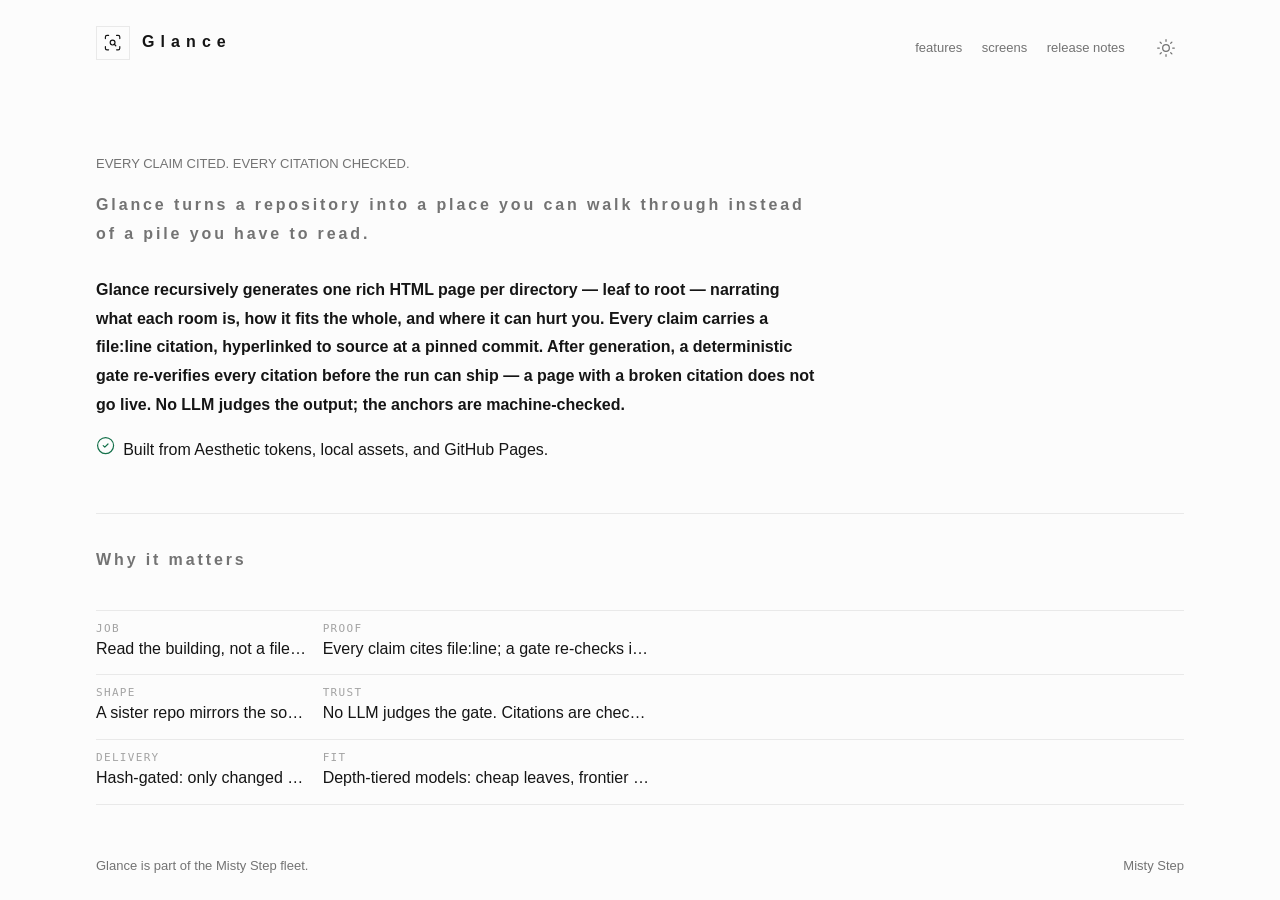
==== site/index.html @ 1a6953aa "feat(site): add public marketing site from the aesthetic site-kit Adds a Misty Step branded public s" ====
<!doctype html>
<html lang="en" data-ae-theme="moss">
  <head>
    <meta charset="utf-8" />
    <meta name="viewport" content="width=device-width, initial-scale=1" />
    <title>Glance - Misty Step product site</title>
    <meta
      name="description"
      content="Glance turns a repository into a place you can walk through instead of a pile you have to read — every claim on every page cited to source and machine-verified before it ships."
    />
    <script>
      try {
        var m = localStorage.getItem('ae-mode');
        if (m === 'dark' || m === 'light') {
          document.documentElement.classList.add(m);
          document.documentElement.style.colorScheme = m;
        }
      } catch (e) {}
    </script>
    <link rel="stylesheet" href="aesthetic.css" />
    <link rel="stylesheet" href="marketing.css" />
  </head>
  <body>
    <svg aria-hidden="true" width="0" height="0" style="position: absolute">
      <symbol id="i-scan-search" viewBox="0 0 24 24">
        <path d="M3 7V5a2 2 0 0 1 2-2h2" />
        <path d="M17 3h2a2 2 0 0 1 2 2v2" />
        <path d="M21 17v2a2 2 0 0 1-2 2h-2" />
        <path d="M7 21H5a2 2 0 0 1-2-2v-2" />
        <circle cx="12" cy="12" r="3" />
        <path d="m16 16-1.9-1.9" />
      </symbol>
      <symbol id="i-sun" viewBox="0 0 24 24">
        <circle cx="12" cy="12" r="4" />
        <path d="M12 2v2" />
        <path d="M12 20v2" />
        <path d="m4.93 4.93 1.41 1.41" />
        <path d="m17.66 17.66 1.41 1.41" />
        <path d="M2 12h2" />
        <path d="M20 12h2" />
        <path d="m6.34 17.66-1.41 1.41" />
        <path d="m19.07 4.93-1.41 1.41" />
      </symbol>
      <symbol id="i-moon" viewBox="0 0 24 24">
        <path d="M12 3a6 6 0 0 0 9 9 9 9 0 1 1-9-9Z" />
      </symbol>
      <symbol id="i-circle-check" viewBox="0 0 24 24">
        <circle cx="12" cy="12" r="10" />
        <path d="m9 12 2 2 4-4" />
      </symbol>
      <symbol id="i-x" viewBox="0 0 24 24">
        <path d="M18 6 6 18" />
        <path d="m6 6 12 12" />
      </symbol>
    </svg>

    <div class="ae-screen ae-wide">
      <header class="ae-bar msk-bar">
        <a class="ae-logo" href="./" aria-label="Glance home">
          <span class="ae-app-mark" aria-hidden="true">
            <svg class="ae-icon" data-lucide="scan-search">
              <use href="#i-scan-search" />
            </svg>
          </span>
          <span class="ae-name">Glance</span>
        </a>
        <span class="msk-actions">
          <nav class="ae-chrome msk-nav" aria-label="Site">
            <a href="#features">features</a>
            <a href="#screens">screens</a>
            <a href="changelog.html">release notes</a>
          </nav>
          <button class="ae-mode" aria-label="toggle color mode">
            <svg class="ae-icon ae-sun"><use href="#i-sun" /></svg>
            <svg class="ae-icon ae-moon"><use href="#i-moon" /></svg>
          </button>
        </span>
      </header>

      <main class="ae-stage ae-stage-scroll" id="content">
        <div class="msk-page">
          <section class="msk-hero" aria-labelledby="hero-title">
            <p class="ae-chrome">EVERY CLAIM CITED. EVERY CITATION CHECKED.</p>
            <h1 class="ae-h" id="hero-title">
              Glance turns a repository into a place you can walk through
              instead of a pile you have to read.
            </h1>
            <p class="msk-pitch">
              Glance recursively generates one rich HTML page per directory —
              leaf to root — narrating what each room is, how it fits the
              whole, and where it can hurt you. Every claim carries a
              file:line citation, hyperlinked to source at a pinned commit.
              After generation, a deterministic gate re-verifies every
              citation before the run can ship — a page with a broken
              citation does not go live. No LLM judges the output; the
              anchors are machine-checked.
            </p>
            <p class="ae-status">
              <svg class="ae-icon ae-ok" data-lucide="circle-check">
                <use href="#i-circle-check" />
              </svg>
              <span class="ae-status-label"
                >Built from Aesthetic tokens, local assets, and GitHub
                Pages.</span
              >
            </p>
          </section>

          <section
            class="msk-section"
            id="features"
            aria-labelledby="features-title"
          >
            <h2 class="ae-h" id="features-title">Why it matters</h2>
            <div class="ae-list-rows">
              <div class="ae-list-row">
                <span class="ae-list-cell">
                  <span class="ae-list-label">job</span>
                  <span class="ae-list-value"
                    >Read the building, not a file listing — one page per
                    directory, leaf to root.</span
                  >
                </span>
                <span class="ae-list-cell">
                  <span class="ae-list-label">proof</span>
                  <span class="ae-list-value"
                    >Every claim cites file:line; a gate re-checks it before
                    the page ships.</span
                  >
                </span>
              </div>
              <div class="ae-list-row">
                <span class="ae-list-cell">
                  <span class="ae-list-label">shape</span>
                  <span class="ae-list-value"
                    >A sister repo mirrors the source tree in generated
                    HTML — nothing lands in the source repo.</span
                  >
                </span>
                <span class="ae-list-cell">
                  <span class="ae-list-label">trust</span>
                  <span class="ae-list-value"
                    >No LLM judges the gate. Citations are checked by code
                    against the pinned SHA.</span
                  >
                </span>
              </div>
              <div class="ae-list-row">
                <span class="ae-list-cell">
                  <span class="ae-list-label">delivery</span>
                  <span class="ae-list-value"
                    >Hash-gated: only changed directories regenerate. Cost
                    scales with the diff.</span
                  >
                </span>
                <span class="ae-list-cell">
                  <span class="ae-list-label">fit</span>
                  <span class="ae-list-value"
                    >Depth-tiered models: cheap leaves, frontier root — a
                    run reports its spend.</span
                  >
                </span>
              </div>
            </div>
          </section>

          <section
            class="msk-section"
            id="screens"
            aria-labelledby="screens-title"
          >
            <div class="msk-section-head">
              <h2 class="ae-h" id="screens-title">Glance, on Glance</h2>
              <p class="ae-dim">
                There is no separate product UI — the generated site is the
                product. Every frame below is real leaf-tier output from a
                self-run of the current codebase, and the gate that checked
                it. Click a frame to inspect it.
              </p>
            </div>
            <div class="msk-gallery" aria-label="Product screenshots">
              <button
                class="msk-shot"
                type="button"
                data-full="assets/screenshots/01-cited-page.png"
                data-title="Glance explaining its own citation checker"
              >
                <img
                  src="assets/screenshots/01-cited-page.png"
                  alt="Real generated page narrating the glance-check crate, with hyperlinked file:line citations instead of a plain summary"
                />
                <span class="ae-chrome">A generated page, cited</span>
              </button>
              <button
                class="msk-shot"
                type="button"
                data-full="assets/screenshots/02-check-gate.png"
                data-title="The honesty gate"
              >
                <img
                  src="assets/screenshots/02-check-gate.png"
                  alt="Real terminal output of glance check verifying 8 citations against the pinned source SHA"
                />
                <span class="ae-chrome">glance check</span>
              </button>
              <button
                class="msk-shot"
                type="button"
                data-full="assets/screenshots/03-cited-page-detail.png"
                data-title="Seams, sharp edges, and a real file table"
              >
                <img
                  src="assets/screenshots/03-cited-page-detail.png"
                  alt="The same generated page scrolled to its seams-and-sharp-edges callouts and file table with real function signatures"
                />
                <span class="ae-chrome">Not a file listing</span>
              </button>
            </div>
          </section>

          <section
            class="msk-section msk-release-slot"
            aria-labelledby="release-title"
          >
            <h2 class="ae-h" id="release-title">Where this stands</h2>
            <p>
              Read <a href="changelog.html">release notes</a> for what's real
              so far. Glance has no tagged release yet — the page points at
              real commits, including the fixes behind the screenshots above.
            </p>
          </section>
        </div>
      </main>

      <footer class="ae-bar msk-footer">
        <p class="ae-chrome">Glance is part of the Misty Step fleet.</p>
        <nav class="ae-foot-links ae-chrome" aria-label="Footer">
          <a data-footer-link="misty-step" href="https://mistystep.io"
            >Misty Step</a
          >
        </nav>
      </footer>
    </div>

    <dialog class="ae-dialog msk-zoom" aria-labelledby="zoom-title">
      <div class="msk-zoom-head">
        <h2 class="ae-dialog-title" id="zoom-title">Screenshot</h2>
        <button
          class="ae-button"
          type="button"
          data-zoom-close
          aria-label="Close screenshot"
        >
          <svg class="ae-icon" aria-hidden="true"><use href="#i-x" /></svg>
        </button>
      </div>
      <img class="msk-zoom-img" alt="" />
    </dialog>

    <script src="mode.js"></script>
    <script src="theme.js"></script>
    <script src="marketing.js"></script>
  </body>
</html>
---- site/aesthetic.css ----
/* ═══════════════════════════════════════════════════════════════════
   aesthetic v2.18.0
   The Misty Step design system. https://github.com/misty-step/aesthetic

   The law:
   · One size. Exactly one font size on every surface; the headline is
     heavier and blacker, never larger.
   · Three inks by three weights (400 / 550 / 800): nine registers.
   · The accent is yours. Define your scheme and use it with judgment;
     identity comes from ink, hairlines, type, and motion — never from
     a color-counting rule. Color earns its place; it is not ambient.
   · Status rides the glyph: danger, success, and warning color the
     Lucide icon, never the sentence, never a filled pill.
   · Every view fits the viewport. 100dvh screens, no page scrolling;
     when content exceeds one screen, a quiet nav swaps views.
   · Motion is feedback, never decoration: small, brief, eased, and
     gone when the user prefers reduced motion. State resolutions are
     gentler (--ae-gentle) and resolve once — success persists, it is
     never rewound. Nothing changes size while it animates.
   · Buttons are not links: contained ink shapes. Links navigate,
     buttons act.
   · Light and dark, defaulting to the system, with a user toggle.

   Steering: every token is a CSS custom property; downstream projects
   pin a named theme or steer the scheme — --ae-accent /
   --ae-accent-dark, and the status triplet when their domain needs
   different hues. Everything else is the shared identity.
   ═══════════════════════════════════════════════════════════════════ */

/* ── tokens ───────────────────────────────────────────────────────── */

:root {
  --ae-surface: #fcfcfc;
  --ae-wash: #f3f3f3;
  --ae-ink: #151515;
  --ae-ink-muted: #737373;
  --ae-ink-faint: #a3a3a3;
  --ae-line: #e9e9e9;
  --ae-accent: #2643d0;

  /* status inks: hue rides the glyph, words stay ink */
  --ae-ok: #15714b;
  --ae-warn: #8a5f32;
  --ae-err: #a84138;

  /* categorical inks: identity, not judgment — N agents, N series, N
     actors need N distinguishable hues with no severity meaning. Ride
     the word on .ae-chip (see below); this is the one place a hue is
     allowed to color text, because there is no glyph to carry it and
     nothing is being judged. */
  --ae-cat-0: #8c2f1f;
  --ae-cat-1: #2c6e62;
  --ae-cat-2: #a67c1e;
  --ae-cat-3: #6b4c86;
  --ae-cat-4: #46586b;
  --ae-cat-5: #5b7444;
  --ae-cat-6: #3d5a80;
  --ae-cat-7: #a1452e;

  /* dark counterparts, resolved by the mode blocks below */
  --ae-surface-dark: #121212;
  --ae-wash-dark: #1b1b1b;
  --ae-ink-dark: #ededed;
  --ae-ink-muted-dark: #8f8f8f;
  --ae-ink-faint-dark: #5c5c5c;
  --ae-line-dark: #262626;
  --ae-accent-dark: #8c9eff;
  --ae-ok-dark: #6fd2a8;
  --ae-warn-dark: #c49d72;
  --ae-err-dark: #e58379;
  --ae-cat-0-dark: #d06a4f;
  --ae-cat-1-dark: #54bba4;
  --ae-cat-2-dark: #d8b25a;
  --ae-cat-3-dark: #b98fe0;
  --ae-cat-4-dark: #93a8c2;
  --ae-cat-5-dark: #9bc47a;
  --ae-cat-6-dark: #7ea1d1;
  --ae-cat-7-dark: #e08a6a;

  --ae-font: 'Geist', 'Helvetica Neue', Helvetica, Arial, sans-serif;
  --ae-font-mono: 'Geist Mono', ui-monospace, SFMono-Regular, Menlo, monospace;

  --ae-w-regular: 400;
  --ae-w-medium: 550;
  --ae-w-black: 800;

  --ae-measure: 38rem; /* rem: bars in the 13px chrome register must not shrink the measure */
  --ae-measure-wide: 68rem;
  --ae-radius: 0;
  --ae-breakpoint-sm: 40rem; /* phones and narrow split-view: one-column data */
  --ae-breakpoint-md: 48rem; /* tablet portrait: shell chrome leaves the side */
  --ae-breakpoint-lg: 64rem; /* small laptop: boards can hold columns */

  /* the spacing scale: consumers use these instead of ad-hoc em values.
     The token-guard (015) will enforce them. Off-scale internal values
     are left as literals — the scale is the vocabulary going forward. */
  --ae-space-0: 0.1em; /* micro — tag padding, chrome adjustments */
  --ae-space-1: 0.25em; /* tight — icon gaps, control insets */
  --ae-space-2: 0.5em; /* small — button padding, small gaps */
  --ae-space-3: 0.75em; /* medium — control padding, row gaps */
  --ae-space-4: 1em; /* base — group padding, standard gap */
  --ae-space-5: 1.5em; /* comfortable — section internals */
  --ae-space-6: 2em; /* spacious — section gaps, stage padding */
  --ae-space-7: 2.5em; /* large — document section spacing */
  --ae-space-8: 3em; /* section — top-level margins */

  /* z-index scale: named layers so consumers don't guess at magic numbers */
  --ae-z-tip: 10; /* tooltips, hover whispers */
  --ae-z-toast: 100; /* toasts, persistent notifications */

  /* motion: feedback, never decoration */
  --ae-ease: cubic-bezier(0.23, 1, 0.32, 1);
  --ae-quick: 160ms;
  --ae-soft: 240ms;
  --ae-gentle: 480ms; /* state resolutions: slower than feedback, never abrupt */

  color-scheme: light dark;
}

/* named themes: opt-in flavor presets over the same token contract.
   Projects pin one on <html data-ae-theme="moss">, or include
   recipes/theme.js to let users switch. Theme presets steer accent and
   categorical inks; status semantics stay the house triplet unless a
   project deliberately overrides them. */
:root[data-ae-theme='ultramarine'] {
  --ae-accent: #2643d0;
  --ae-accent-dark: #8c9eff;
  --ae-cat-0: #8c2f1f;
  --ae-cat-1: #2c6e62;
  --ae-cat-2: #a67c1e;
  --ae-cat-3: #6b4c86;
  --ae-cat-4: #46586b;
  --ae-cat-5: #5b7444;
  --ae-cat-6: #3d5a80;
  --ae-cat-7: #a1452e;
  --ae-cat-0-dark: #d06a4f;
  --ae-cat-1-dark: #54bba4;
  --ae-cat-2-dark: #d8b25a;
  --ae-cat-3-dark: #b98fe0;
  --ae-cat-4-dark: #93a8c2;
  --ae-cat-5-dark: #9bc47a;
  --ae-cat-6-dark: #7ea1d1;
  --ae-cat-7-dark: #e08a6a;
}

:root[data-ae-theme='moss'] {
  --ae-accent: #2f6b3f;
  --ae-accent-dark: #80d98e;
  --ae-cat-0: #6f3f1f;
  --ae-cat-1: #2f6b3f;
  --ae-cat-2: #8a6a1f;
  --ae-cat-3: #5d5686;
  --ae-cat-4: #4b6470;
  --ae-cat-5: #55743d;
  --ae-cat-6: #3d6472;
  --ae-cat-7: #934b2f;
  --ae-cat-0-dark: #d28a5f;
  --ae-cat-1-dark: #80d98e;
  --ae-cat-2-dark: #d6b65c;
  --ae-cat-3-dark: #b8a8e8;
  --ae-cat-4-dark: #9ab8c4;
  --ae-cat-5-dark: #a8d68a;
  --ae-cat-6-dark: #88c4d2;
  --ae-cat-7-dark: #df8a62;
}

:root[data-ae-theme='ember'] {
  --ae-accent: #c2410c;
  --ae-accent-dark: #ff8a5c;
  --ae-cat-0: #9b2f1f;
  --ae-cat-1: #6b5a2f;
  --ae-cat-2: #8a5f32;
  --ae-cat-3: #6d4c86;
  --ae-cat-4: #5a6172;
  --ae-cat-5: #5b7444;
  --ae-cat-6: #3d5a80;
  --ae-cat-7: #a1452e;
  --ae-cat-0-dark: #f08a70;
  --ae-cat-1-dark: #c49d72;
  --ae-cat-2-dark: #ffb45c;
  --ae-cat-3-dark: #b98fe0;
  --ae-cat-4-dark: #93a8c2;
  --ae-cat-5-dark: #9bc47a;
  --ae-cat-6-dark: #7ea1d1;
  --ae-cat-7-dark: #ff8a5c;
}

:root[data-ae-theme='violet'] {
  --ae-accent: #6d28d9;
  --ae-accent-dark: #c4a3ff;
  --ae-cat-0: #8c2f5a;
  --ae-cat-1: #2c6e62;
  --ae-cat-2: #8a721e;
  --ae-cat-3: #6d28d9;
  --ae-cat-4: #46586b;
  --ae-cat-5: #5b7444;
  --ae-cat-6: #3d5a80;
  --ae-cat-7: #9945a1;
  --ae-cat-0-dark: #e08ab8;
  --ae-cat-1-dark: #54bba4;
  --ae-cat-2-dark: #d8b25a;
  --ae-cat-3-dark: #c4a3ff;
  --ae-cat-4-dark: #93a8c2;
  --ae-cat-5-dark: #9bc47a;
  --ae-cat-6-dark: #7ea1d1;
  --ae-cat-7-dark: #df8ae8;
}

/* auto dark: follows the OS unless the page pins a mode */
@media (prefers-color-scheme: dark) {
  :root:not(.light):not([data-ae-mode='light']) {
    --ae-surface: var(--ae-surface-dark);
    --ae-wash: var(--ae-wash-dark);
    --ae-ink: var(--ae-ink-dark);
    --ae-ink-muted: var(--ae-ink-muted-dark);
    --ae-ink-faint: var(--ae-ink-faint-dark);
    --ae-line: var(--ae-line-dark);
    --ae-accent: var(--ae-accent-dark);
    --ae-ok: var(--ae-ok-dark);
    --ae-warn: var(--ae-warn-dark);
    --ae-err: var(--ae-err-dark);
    --ae-cat-0: var(--ae-cat-0-dark);
    --ae-cat-1: var(--ae-cat-1-dark);
    --ae-cat-2: var(--ae-cat-2-dark);
    --ae-cat-3: var(--ae-cat-3-dark);
    --ae-cat-4: var(--ae-cat-4-dark);
    --ae-cat-5: var(--ae-cat-5-dark);
    --ae-cat-6: var(--ae-cat-6-dark);
    --ae-cat-7: var(--ae-cat-7-dark);
  }
}

/* pinned modes narrow color-scheme so UA widgets (scrollbars, form
   controls) match the pinned mode instead of following the OS */
.light,
[data-ae-mode='light'] {
  color-scheme: light;
}

/* pinned dark: class or attribute set by the site's mode toggle */
:root.dark,
:root[data-ae-mode='dark'] {
  color-scheme: dark;
  --ae-surface: var(--ae-surface-dark);
  --ae-wash: var(--ae-wash-dark);
  --ae-ink: var(--ae-ink-dark);
  --ae-ink-muted: var(--ae-ink-muted-dark);
  --ae-ink-faint: var(--ae-ink-faint-dark);
  --ae-line: var(--ae-line-dark);
  --ae-accent: var(--ae-accent-dark);
  --ae-ok: var(--ae-ok-dark);
  --ae-warn: var(--ae-warn-dark);
  --ae-err: var(--ae-err-dark);
  --ae-cat-0: var(--ae-cat-0-dark);
  --ae-cat-1: var(--ae-cat-1-dark);
  --ae-cat-2: var(--ae-cat-2-dark);
  --ae-cat-3: var(--ae-cat-3-dark);
  --ae-cat-4: var(--ae-cat-4-dark);
  --ae-cat-5: var(--ae-cat-5-dark);
  --ae-cat-6: var(--ae-cat-6-dark);
  --ae-cat-7: var(--ae-cat-7-dark);
}

/* ── base ─────────────────────────────────────────────────────────── */

html {
  scroll-behavior: auto;
}

body {
  margin: 0;
  background: var(--ae-surface);
  color: var(--ae-ink);
  font-family: var(--ae-font);
  font-size: 16px;
  font-weight: var(--ae-w-regular);
  line-height: 1.8;
  cursor: default; /* no I-beam on static text; pointer/text are earned */
  -webkit-font-smoothing: antialiased;
  text-rendering: optimizeLegibility;
}

/* one size: nothing earns scale, only ink and weight */
h1,
h2,
h3,
h4,
h5,
h6,
p,
li,
dt,
dd,
blockquote,
figcaption,
label,
input,
textarea,
button,
table {
  font-size: 1em;
  font-family: inherit;
  line-height: inherit;
  margin: 0;
}

code,
kbd,
pre,
samp {
  font-family: var(--ae-font-mono);
  font-size: 0.92em;
}

::selection {
  background: var(--ae-wash);
  color: var(--ae-ink);
}

:focus-visible {
  outline: 2px solid var(--ae-ink);
  outline-offset: 3px;
}

/* links: ink at rest, warm to accent on hover (the locked treatment).
   Approved alternates, documented for easy change, live in the README:
   marker sweep and draw-on-hover. */
a {
  color: inherit;
  cursor: pointer;
  text-decoration: underline;
  text-underline-offset: 0.2em;
  text-decoration-color: var(--ae-ink-faint);
  padding-block: 0.35em;
  margin-block: -0.35em;
  transition:
    color var(--ae-quick) var(--ae-ease),
    text-decoration-color var(--ae-quick) var(--ae-ease);
}

a:hover {
  color: var(--ae-accent);
  text-decoration-color: currentColor;
}

/* list rows: the whole row is the link, so the cursor never crosses a
   dead band between rows */
.ae-row-link {
  display: block;
  text-decoration: none;
  padding: 0.42em 0;
  margin-block: 0;
  color: inherit;
}

.ae-row-link:hover {
  color: inherit;
}

.ae-row-link .ae-item {
  transition: color var(--ae-quick) var(--ae-ease);
}

.ae-row-link:hover .ae-item {
  color: var(--ae-accent);
}

/* ── screens: every view fits the viewport ────────────────────────── */

/* the screen: one viewport, no page scroll */
.ae-screen {
  height: 100dvh;
  display: flex;
  flex-direction: column;
  overflow: hidden;
}

/* a bar: quiet chrome at the top or bottom of a screen */
.ae-bar {
  flex: none;
  width: min(var(--ae-measure), 100% - 5rem);
  margin-inline: auto;
  padding: 1.4em 0;
  display: flex;
  flex-wrap: wrap;
  align-items: baseline;
  justify-content: space-between;
  gap: 0.4em 1.5em;
}

/* the stage: the screen's content, vertically centered; a view that
   cannot fit scrolls inside the stage, never the page */
.ae-stage {
  flex: 1;
  min-height: 0;
  width: min(var(--ae-measure), 100% - 5rem);
  margin-inline: auto;
  display: flex;
  flex-direction: column;
  overflow-y: auto;
}

.ae-stage > * {
  margin-block: auto;
  padding-block: var(--ae-space-5);
}

/* long documents: top-aligned instead of centered */
.ae-stage-scroll > * {
  margin-block: 0;
  padding-block: var(--ae-space-6);
}

/* a wide screen: catalog, specimen, and dashboard shapes that cannot
   live in 38rem. One decision per screen — set it on .ae-screen. */
.ae-wide .ae-bar,
.ae-wide .ae-stage {
  width: min(var(--ae-measure-wide), 100% - 5rem);
}

/* a view: one screenful of content; remount to replay the entrance */
.ae-view {
  animation: ae-enter var(--ae-soft) var(--ae-ease) both;
}

/* hash-routed views: one mounts at a time; the display toggle remounts
   the view and replays its entrance (behavior: recipes/views.js) */
[data-route] {
  display: none;
}

[data-route].is-on {
  display: block;
}

@keyframes ae-enter {
  from {
    opacity: 0;
    transform: translateY(6px);
  }
}

/* the nav: quiet words with a sliding ink underline. The site positions
   .ae-nav-ind under the active item (left/width) on view change.
   .ae-tabs is the same instrument pointed at panels instead of views:
   role="tablist" buttons, aria-selected marks the open one. */
.ae-nav,
.ae-tabs {
  position: relative;
  display: flex;
  gap: var(--ae-space-6);
}

.ae-nav a,
.ae-nav button,
.ae-tabs a,
.ae-tabs button {
  background: transparent;
  border: 0;
  padding: 0 0 0.6em;
  margin-block: 0;
  cursor: pointer;
  color: var(--ae-ink-muted);
  font-weight: var(--ae-w-medium);
  text-decoration: none;
  transition: color var(--ae-quick) var(--ae-ease);
}

.ae-nav a:hover,
.ae-nav button:hover,
.ae-tabs a:hover,
.ae-tabs button:hover {
  color: var(--ae-ink);
}

.ae-nav [aria-current],
.ae-nav .is-active,
.ae-tabs [aria-current],
.ae-tabs [aria-selected='true'],
.ae-tabs .is-active {
  color: var(--ae-ink);
}

.ae-nav-ind {
  position: absolute;
  bottom: 0;
  height: 2px;
  background: var(--ae-ink);
  transition:
    left var(--ae-soft) var(--ae-ease),
    width var(--ae-soft) var(--ae-ease);
}

/* chrome: the one sanctioned second size. Content gets 16px; chrome
   (footers, utility links, metadata) gets 13px and muted ink. */
.ae-chrome {
  font-size: 13px;
  color: var(--ae-ink-muted);
}

.ae-chrome a {
  color: var(--ae-ink-muted);
  text-decoration: none;
}

.ae-chrome a:hover {
  color: var(--ae-ink);
}

/* the footer: hairline-topped, two ends, chrome register */
.ae-foot {
  font-size: 13px;
  color: var(--ae-ink-muted);
  border-top: 1px solid var(--ae-line);
  padding-top: var(--ae-space-4);
  display: flex;
  justify-content: space-between;
  align-items: center;
  gap: var(--ae-space-4) var(--ae-space-6);
  flex-wrap: wrap;
}

.ae-foot a {
  color: var(--ae-ink-muted);
  text-decoration: none;
}

.ae-foot a:hover {
  color: var(--ae-ink);
}

.ae-foot-links {
  display: inline-flex;
  gap: var(--ae-space-5);
  align-items: center;
}

/* icons: Lucide (ISC), inlined as SVG symbols. 1.5px stroke, round
   caps, sized to ride alongside text. */
.ae-icon {
  width: 1.2em;
  height: 1.2em;
  stroke: currentColor;
  stroke-width: 1.5;
  stroke-linecap: round;
  stroke-linejoin: round;
  fill: none;
  vertical-align: -0.2em;
}

/* icon-forward rows: Lucide gives the eye a scan target, but the law
   stays unchanged — status hue rides the SVG, words stay ink. */
.ae-status {
  display: inline-flex;
  align-items: baseline;
  gap: var(--ae-space-2);
  color: var(--ae-ink);
}

.ae-status .ae-icon {
  flex: none;
}

.ae-status-label {
  color: var(--ae-ink);
}

.ae-icon-row {
  display: grid;
  grid-template-columns: auto minmax(0, 1fr);
  align-items: baseline;
  gap: var(--ae-space-3);
  color: inherit;
  text-decoration: none;
}

.ae-list-icon {
  flex: none;
  color: var(--ae-ink-muted);
}

.ae-icon-row:hover .ae-list-icon {
  color: var(--ae-ink);
}

.ae-icon-row-main {
  min-width: 0;
  display: flex;
  flex-direction: column;
}

.ae-icon-row-meta {
  font-size: 13px;
  color: var(--ae-ink-muted);
}

/* decomposed list rows: incident feeds and dense activity lists should not
   collapse into "time · app · type · status" prose. Each field gets a
   label, a value, and an optional Lucide/app mark; status hue still rides
   only the glyph. Compose .ae-row-link when the whole row navigates. */
.ae-list-rows {
  display: grid;
  border-block: 1px solid var(--ae-line);
}

.ae-list-row {
  display: grid;
  grid-template-columns:
    minmax(5.5em, 0.8fr) minmax(9em, 1.25fr) minmax(9em, 1fr)
    minmax(7em, 0.9fr);
  align-items: center;
  gap: var(--ae-space-4);
  padding: 0.68em 0;
  border-bottom: 1px solid var(--ae-line);
  color: inherit;
  text-decoration: none;
}

.ae-list-row:last-child {
  border-bottom: 0;
}

.ae-list-row:hover {
  color: inherit;
}

.ae-list-cell {
  min-width: 0;
  display: grid;
  grid-template-columns: minmax(0, 1fr);
  column-gap: var(--ae-space-2);
  align-items: center;
}

.ae-list-cell:has(> .ae-icon),
.ae-list-cell:has(> .ae-app-mark) {
  grid-template-columns: auto minmax(0, 1fr);
}

.ae-list-cell > .ae-icon,
.ae-list-cell > .ae-app-mark {
  grid-column: 1;
  grid-row: 1 / span 2;
  align-self: center;
}

.ae-list-cell > .ae-icon:not(.ae-ok):not(.ae-warn):not(.ae-err) {
  flex: none;
  color: var(--ae-ink-muted);
}

.ae-list-label {
  grid-column: 1;
  font-family: var(--ae-font-mono);
  font-size: 11px;
  line-height: 1.2;
  letter-spacing: 0.12em;
  color: var(--ae-ink-faint);
  text-transform: uppercase;
  white-space: nowrap;
}

.ae-list-value {
  grid-column: 1;
  min-width: 0;
  color: var(--ae-ink);
  overflow: hidden;
  text-overflow: ellipsis;
  white-space: nowrap;
}

.ae-list-cell:has(> .ae-icon) > .ae-list-label,
.ae-list-cell:has(> .ae-icon) > .ae-list-value,
.ae-list-cell:has(> .ae-app-mark) > .ae-list-label,
.ae-list-cell:has(> .ae-app-mark) > .ae-list-value {
  grid-column: 2;
}

.ae-list-time .ae-list-value {
  font-family: var(--ae-font-mono);
  font-size: 13px;
  font-variant-numeric: tabular-nums;
  color: var(--ae-ink-muted);
}

.ae-list-status {
  justify-self: end;
}

.ae-list-status .ae-list-value {
  font-weight: var(--ae-w-medium);
}

/* app identity: a Lucide project mark sized by the register it lives
   in. The same mark works in a 13px rail and a 16px header. */
.ae-logo {
  display: inline-flex;
  align-items: center;
  gap: var(--ae-space-3);
  color: inherit;
  text-decoration: none;
  padding-block: 0.2em;
  margin-block: 0;
}

.ae-logo:hover {
  color: inherit;
}

.ae-logo .ae-name {
  transition: color var(--ae-quick) var(--ae-ease);
}

.ae-logo:hover .ae-name {
  color: var(--ae-accent);
}

.ae-logo-compact {
  gap: var(--ae-space-2);
  font-size: 13px;
}

.ae-app-mark {
  width: 2em;
  height: 2em;
  border: 1px solid var(--ae-line);
  color: var(--ae-ink);
  display: inline-flex;
  align-items: center;
  justify-content: center;
  flex: none;
}

.ae-app-mark .ae-icon {
  width: 1.2em;
  height: 1.2em;
  vertical-align: 0;
}

.ae-logo-compact .ae-app-mark {
  width: 1.8em;
  height: 1.8em;
}

/* the mode toggle: an icon button; sun and moon rotate-crossfade.
   Markup: button.ae-mode > svg.ae-icon.ae-sun + svg.ae-icon.ae-moon */
.ae-mode {
  position: relative;
  display: inline-flex;
  align-items: center;
  justify-content: center;
  width: 2.2em;
  height: 2.2em;
  background: transparent;
  border: 0;
  padding: 0;
  cursor: pointer;
  color: var(--ae-ink-muted);
  transition: color var(--ae-quick) var(--ae-ease);
}

/* the icons are absolutely stacked, so the button has no in-flow text;
   this zero-width space gives it a real baseline so bars can
   baseline-align it with neighboring links */
.ae-mode::before {
  content: '\200b';
}

.ae-mode:hover {
  color: var(--ae-ink);
}

.ae-mode .ae-icon {
  position: absolute;
  inset: 0;
  margin: auto;
  width: 1.25em;
  height: 1.25em;
  transition:
    opacity var(--ae-quick) var(--ae-ease),
    transform var(--ae-quick) var(--ae-ease);
}

.ae-mode .ae-sun {
  opacity: 1;
  transform: rotate(0) scale(1);
}

.ae-mode .ae-moon {
  opacity: 0;
  transform: rotate(-90deg) scale(0.6);
}

.dark .ae-mode .ae-sun,
[data-ae-mode='dark'] .ae-mode .ae-sun {
  opacity: 0;
  transform: rotate(90deg) scale(0.6);
}

.dark .ae-mode .ae-moon,
[data-ae-mode='dark'] .ae-mode .ae-moon {
  opacity: 1;
  transform: rotate(0) scale(1);
}

/* a panel: soft depth for dense content (forms). Radius stays 0. */
.ae-panel {
  background: var(--ae-surface);
  padding: var(--ae-space-6);
  box-shadow:
    0 1px 2px rgba(0, 0, 0, 0.04),
    0 8px 28px rgba(0, 0, 0, 0.06);
}

.dark .ae-panel,
[data-ae-mode='dark'] .ae-panel {
  background: var(--ae-wash);
  box-shadow: none;
}

/* auto dark (no pinned mode): panel and mode icon follow the OS */
@media (prefers-color-scheme: dark) {
  :root:not(.light):not([data-ae-mode='light']) .ae-panel {
    background: var(--ae-wash);
    box-shadow: none;
  }

  :root:not(.light):not([data-ae-mode='light']) .ae-mode .ae-sun {
    opacity: 0;
    transform: rotate(90deg) scale(0.6);
  }

  :root:not(.light):not([data-ae-mode='light']) .ae-mode .ae-moon {
    opacity: 1;
    transform: rotate(0) scale(1);
  }

  :root:not(.light):not([data-ae-mode='light']) dialog.ae-dialog {
    background: var(--ae-wash);
    box-shadow: none;
  }

  :root:not(.light):not([data-ae-mode='light']) dialog.ae-dialog::backdrop {
    background: rgba(18, 18, 18, 0.4);
  }

  :root:not(.light):not([data-ae-mode='light']) .ae-pop,
  :root:not(.light):not([data-ae-mode='light']) .ae-toast {
    background: var(--ae-wash);
    box-shadow: none;
  }

  :root:not(.light):not([data-ae-mode='light']) [data-ae-tip]::after {
    background: var(--ae-wash);
  }
}

/* the dialog: the panel costume in the top layer. A decision is asked
   in a soft-depth panel over a whisper of paper dim; Escape and the
   quiet button decline it. Pair with <dialog> + showModal(). */
dialog.ae-dialog {
  border: 0;
  border-radius: var(--ae-radius);
  background: var(--ae-surface);
  color: var(--ae-ink);
  width: min(26em, calc(100vw - 3em));
  box-sizing: border-box;
  padding: var(--ae-space-6);
  box-shadow:
    0 1px 2px rgba(0, 0, 0, 0.05),
    0 12px 36px rgba(0, 0, 0, 0.09);
}

dialog.ae-dialog[open] {
  animation: ae-enter var(--ae-soft) var(--ae-ease) both;
}

dialog.ae-dialog::backdrop {
  background: rgba(252, 252, 252, 0.4);
}

.dark dialog.ae-dialog,
[data-ae-mode='dark'] dialog.ae-dialog {
  background: var(--ae-wash);
  box-shadow: none;
}

.dark dialog.ae-dialog::backdrop,
[data-ae-mode='dark'] dialog.ae-dialog::backdrop {
  background: rgba(18, 18, 18, 0.4);
}

/* the dialog's title and action row */
.ae-dialog-title {
  font-weight: var(--ae-w-black);
  margin-bottom: var(--ae-space-2);
}

.ae-dialog-acts {
  display: flex;
  gap: var(--ae-space-4);
  justify-content: flex-end;
  margin-top: 1.8em;
}

/* the popover: a slip of surface anchored to its invoker — hairline
   frame, soft depth, no dim. Pair with the native popover attribute
   (or popovertarget); the recipe places it by the anchor. */
.ae-pop {
  position: fixed;
  inset: auto;
  margin: 0;
  border: 1px solid var(--ae-line);
  background: var(--ae-surface);
  color: var(--ae-ink);
  width: max-content;
  max-width: 22em;
  padding: 1em 1.2em;
  box-shadow:
    0 1px 2px rgba(0, 0, 0, 0.04),
    0 8px 28px rgba(0, 0, 0, 0.06);
}

.ae-pop:popover-open {
  animation: ae-enter var(--ae-quick) var(--ae-ease) both;
}

.ae-pop::backdrop {
  background: transparent;
}

/* a popover holding only a menu drops the padding; the menu's own
   inset carries it */
.ae-pop > .ae-menu:only-child {
  margin: -1em -1.2em;
  border: 0;
}

.dark .ae-pop,
[data-ae-mode='dark'] .ae-pop {
  background: var(--ae-wash);
  box-shadow: none;
}

/* the tip: a whisper that answers hover — chrome-register words in a
   hairline slip. Patience built in: it waits a beat on hover, answers
   focus at once. Set the words in data-ae-tip; keep them short. */
[data-ae-tip] {
  position: relative;
}

[data-ae-tip]::after {
  content: attr(data-ae-tip);
  position: absolute;
  bottom: calc(100% + 0.6em);
  left: 50%;
  transform: translateX(-50%);
  background: var(--ae-surface);
  color: var(--ae-ink-muted);
  border: 1px solid var(--ae-line);
  font-family: var(--ae-font);
  font-size: 13px;
  font-weight: var(--ae-w-regular);
  letter-spacing: normal;
  line-height: 1.5;
  padding: 0.25em 0.7em;
  white-space: nowrap;
  pointer-events: none;
  opacity: 0;
  z-index: var(--ae-z-tip);
  transition: opacity var(--ae-quick) var(--ae-ease);
}
[data-ae-tip]:hover::after {
  opacity: 1;
  transition-delay: 450ms;
}

[data-ae-tip]:focus-visible::after {
  opacity: 1;
}

.dark [data-ae-tip]::after,
[data-ae-mode='dark'] [data-ae-tip]::after {
  background: var(--ae-wash);
}

/* the toast: news arrives at the edge and waits to be read. The tray
   stacks bottom-right; each toast is a slip with the status on its
   glyph. It persists until dismissed or replaced — never an anxious
   timer by default. Behavior glue: recipes (aeToast). */
.ae-toasts {
  position: fixed;
  right: 1.4em;
  bottom: 1.4em;
  z-index: var(--ae-z-toast);
  display: flex;
  flex-direction: column;
  align-items: flex-end;
  gap: 0.6em;
}

.ae-toast {
  display: flex;
  align-items: baseline;
  gap: 0.6em;
  background: var(--ae-surface);
  border: 1px solid var(--ae-line);
  color: var(--ae-ink);
  font-size: 13px;
  line-height: 1.6;
  padding: 0.7em 1.1em;
  max-width: 26em;
  box-shadow:
    0 1px 2px rgba(0, 0, 0, 0.04),
    0 8px 28px rgba(0, 0, 0, 0.06);
  animation: ae-enter var(--ae-soft) var(--ae-ease) both;
}

.ae-toast.is-leaving {
  opacity: 0;
  transition: opacity var(--ae-quick) var(--ae-ease);
}

.ae-toast-x {
  background: transparent;
  border: 0;
  padding: 0;
  margin-left: 0.4em;
  min-width: 24px;
  min-height: 24px;
  display: inline-flex;
  align-items: center;
  justify-content: center;
  font-size: 13px;
  line-height: inherit;
  color: var(--ae-ink-faint);
  cursor: pointer;
  transition: color var(--ae-quick) var(--ae-ease);
}

.ae-toast-x:hover {
  color: var(--ae-ink);
}

.dark .ae-toast,
[data-ae-mode='dark'] .ae-toast {
  background: var(--ae-wash);
  box-shadow: none;
}

/* ── registers ────────────────────────────────────────────────────── */

/* the name: heavy and spaced, never large */
.ae-name {
  font-weight: var(--ae-w-black);
  letter-spacing: 0.38em;
}

a.ae-name {
  text-decoration: none;
}

/* the lede: the page's whole argument, plainly */
.ae-lede {
  max-width: 34em;
  text-wrap: pretty;
}

/* a group: whitespace is the only divider */
.ae-group {
  margin-bottom: 2.6em;
}

.ae-group:last-child {
  margin-bottom: 0;
}

.ae-group p {
  margin-bottom: 0.15em;
}

/* a group heading: muted, spaced, medium */
.ae-h {
  font-weight: var(--ae-w-medium);
  color: var(--ae-ink-muted);
  letter-spacing: 0.18em;
  margin-bottom: 0.7em;
}

/* an item that matters: medium ink */
.ae-item {
  font-weight: var(--ae-w-medium);
}

/* supporting matter: muted ink */
.ae-dim {
  color: var(--ae-ink-muted);
}

/* the accent: yours to define and spend with judgment */
.ae-accent {
  color: var(--ae-accent);
  font-weight: var(--ae-w-medium);
  text-decoration: underline;
  text-decoration-color: currentColor;
  text-underline-offset: 0.2em;
}

/* status inks: put these on the glyph (svg.ae-icon), never the
   sentence — the word stays ink, the icon carries the hue */
.ae-ok {
  color: var(--ae-ok);
}

.ae-warn {
  color: var(--ae-warn);
}

.ae-err {
  color: var(--ae-err);
}

/* the tag: a word in the plate-caption voice — mono, spaced, hairline
   at most. This is the badge, refused: no fill, no pill; status comes
   as a glyph beside the word, never as a colored box. */
.ae-tag {
  display: inline-block;
  font-family: var(--ae-font-mono);
  font-size: 11px;
  line-height: 1.6;
  letter-spacing: 0.14em;
  color: var(--ae-ink-muted);
  border: 1px solid var(--ae-line);
  padding: 0.1em 0.6em;
  vertical-align: 0.1em;
}

.ae-tag-bare {
  border: 0;
  padding: 0;
}

/* the chip: a categorical tag — N agents, N series, N actors need N
   distinguishable hues with no severity meaning. This is not status
   (.ae-ok/.ae-warn/.ae-err never apply here); the hue identifies, it
   doesn't judge, so it's the one place the law lets a hue ride the
   word instead of a glyph. Same grammar as .ae-tag — mono, hairline,
   no fill — with the category's hue on both the border and the word
   (currentColor ties them). Compose with .ae-cat-0 through .ae-cat-7;
   .ae-chip-sub holds an optional muted trailing detail. */
.ae-chip {
  display: inline-flex;
  align-items: baseline;
  gap: 0.5em;
  font-family: var(--ae-font-mono);
  font-size: 11px;
  line-height: 1.6;
  letter-spacing: 0.06em;
  border: 1px solid currentColor;
  padding: 0.12em 0.55em;
  color: var(--ae-ink-muted);
}

.ae-chip-sub {
  opacity: 0.75;
}

/* stat badges: a compact header summary, not a prose run. Values are
   tabular and strong; labels are quiet; status, when needed, rides the
   optional mark slot with .ae-ok/.ae-warn/.ae-err. Compose .ae-chip
   inside only for categorical side-detail, never severity. */
.ae-stat-badges {
  display: flex;
  flex-wrap: wrap;
  align-items: stretch;
  gap: var(--ae-space-2);
}

.ae-stat-badge {
  display: inline-flex;
  align-items: baseline;
  gap: var(--ae-space-2);
  border: 1px solid var(--ae-line);
  padding: 0.34em 0.65em;
  color: var(--ae-ink);
  white-space: nowrap;
}

.ae-stat-mark {
  font-family: var(--ae-font-mono);
  font-size: 13px;
  font-weight: var(--ae-w-black);
}

.ae-stat-value {
  font-family: var(--ae-font-mono);
  font-weight: var(--ae-w-medium);
  font-variant-numeric: tabular-nums;
}

.ae-stat-label {
  color: var(--ae-ink-muted);
}

.ae-stat-badge .ae-chip {
  margin-left: var(--ae-space-1);
}

.ae-cat-0 {
  color: var(--ae-cat-0);
}

.ae-cat-1 {
  color: var(--ae-cat-1);
}

.ae-cat-2 {
  color: var(--ae-cat-2);
}

.ae-cat-3 {
  color: var(--ae-cat-3);
}

.ae-cat-4 {
  color: var(--ae-cat-4);
}

.ae-cat-5 {
  color: var(--ae-cat-5);
}

.ae-cat-6 {
  color: var(--ae-cat-6);
}

.ae-cat-7 {
  color: var(--ae-cat-7);
}

/* the keycap: a quiet square of wash around the key's name */
kbd {
  background: var(--ae-wash);
  border: 1px solid var(--ae-line);
  padding: 0.08em 0.5em;
}

/* ── forms: a line, not a box ─────────────────────────────────────── */

.ae-label {
  display: block;
  font-weight: var(--ae-w-medium);
  margin-bottom: var(--ae-space-0);
}

.ae-input {
  display: block;
  width: 100%;
  box-sizing: border-box;
  background: transparent;
  color: var(--ae-ink);
  cursor: text;
  border: 0;
  border-bottom: 1px solid var(--ae-line);
  border-radius: var(--ae-radius);
  padding: 0.4em 0 calc(0.4em - 1px);
  transition: border-color var(--ae-quick) var(--ae-ease);
}

.ae-input::placeholder {
  color: var(--ae-ink-faint);
}

/* the focus ring: a 2px underline (not 1px) so the state reads at a
   glance, never a glow. padding-bottom compensates the extra px so
   the field doesn't shift height on focus. */
.ae-input:focus-visible {
  outline: none;
  border-bottom-width: 2px;
  border-bottom-color: var(--ae-ink);
}

textarea.ae-input {
  resize: none;
  min-height: 5.5em;
}

/* field validation: the line confesses, the glyph carries the hue,
   the sentence stays ink. Set aria-invalid on the field; put the
   message in a field note with a status icon. */
.ae-input[aria-invalid='true'] {
  border-bottom-color: var(--ae-err);
}

.ae-field-note {
  display: flex;
  align-items: baseline;
  gap: 0.45em;
  font-size: 13px;
  color: var(--ae-ink-muted);
  margin-top: 0.4em;
}

/* buttons are not links: contained shape, ink, never resizing.
   Primary is solid ink by default; .ae-button-quiet is the hairline
   secondary. Spend the accent on a button when the project's scheme calls
   for it — where the accent goes is the consumer's judgment, not a rule. */
.ae-button {
  display: inline-flex;
  align-items: center;
  justify-content: center;
  gap: var(--ae-space-2);
  background: var(--ae-ink);
  border: 1px solid var(--ae-ink);
  border-radius: var(--ae-radius);
  color: var(--ae-surface);
  font-weight: var(--ae-w-medium);
  padding: 0.55em 1.5em;
  min-height: 44px;
  cursor: pointer;
  transition:
    opacity var(--ae-quick) var(--ae-ease),
    background-color var(--ae-quick) var(--ae-ease),
    transform var(--ae-quick) var(--ae-ease);
}

.ae-button:hover {
  opacity: 0.9;
}

.ae-button:active {
  transform: translateY(1px) scale(0.99);
}

.ae-button:disabled {
  cursor: default;
  opacity: 0.7;
  transform: none;
}

.ae-button-quiet {
  background: transparent;
  color: var(--ae-ink);
}

.ae-button-quiet:hover {
  background: var(--ae-wash);
  opacity: 1;
}

/* the compact scale: a button living in the 13px chrome register —
   toolbars, table rows, rails. Same shapes, smaller breath. */
.ae-button-compact {
  font-size: 13px;
  padding: 0.35em 1em;
  min-height: 32px;
}

/* the send moment: the label gives way to the resolved state, gently,
   once. Success persists — disable the button instead of resetting it.
   Markup: <button class="ae-button ae-send">
             <span class="ae-send-label">Send message</span>
             <span class="ae-send-done" aria-hidden="true">Sent
               <svg class="ae-icon">…check…</svg></span>
           </button>
   Add .is-sent to resolve. The status icon sits AFTER the word.
   The button never changes size: the resting label defines the box and
   the resolved layer is absolutely stacked over it. */
.ae-send {
  position: relative;
  overflow: hidden;
}

.ae-send .ae-send-label,
.ae-send .ae-send-done {
  display: inline-flex;
  align-items: center;
  gap: var(--ae-space-2);
  transition:
    opacity var(--ae-gentle) var(--ae-ease),
    transform var(--ae-gentle) var(--ae-ease);
}

.ae-send .ae-send-done {
  position: absolute;
  inset: 0;
  justify-content: center;
  opacity: 0;
  transform: translateY(45%);
}

.ae-send.is-sent .ae-send-label {
  opacity: 0;
  transform: translateY(-55%);
}

.ae-send.is-sent .ae-send-done {
  opacity: 1;
  transform: translateY(0);
}

.ae-send.is-sent,
.ae-send.is-sent:disabled {
  opacity: 1;
}

/* ── choice marks: squares, since radius is 0 everywhere ──────────── */

/* a choice row: the mark and its words share a line and one cursor */
.ae-choice {
  display: flex;
  align-items: center;
  gap: 0.65em;
  cursor: pointer;
}

.ae-choice + .ae-choice {
  margin-top: 0.3em;
}

/* the checkbox: a pen-stroke square that fills with ink; the check is
   drawn in surface. The radio is the same square holding an ink core —
   a circle would be the only curve in the system, so there isn't one. */
input.ae-check,
input.ae-radio {
  appearance: none;
  width: 1em;
  height: 1em;
  flex: none;
  margin: 0;
  display: inline-grid;
  place-content: center;
  background: transparent;
  border: 1px solid var(--ae-ink-muted);
  border-radius: var(--ae-radius);
  cursor: pointer;
  vertical-align: -0.12em;
  transition:
    border-color var(--ae-quick) var(--ae-ease),
    background-color var(--ae-quick) var(--ae-ease);
}

input.ae-check:hover,
input.ae-radio:hover,
.ae-choice:hover input.ae-check,
.ae-choice:hover input.ae-radio {
  border-color: var(--ae-ink);
}

input.ae-check::before {
  content: '';
  width: 0.55em;
  height: 0.3em;
  margin-top: -0.12em;
  border-left: 2px solid var(--ae-surface);
  border-bottom: 2px solid var(--ae-surface);
  transform: rotate(-45deg);
  opacity: 0;
  transition: opacity var(--ae-quick) var(--ae-ease);
}

input.ae-check:checked {
  background: var(--ae-ink);
  border-color: var(--ae-ink);
}

input.ae-check:checked::before {
  opacity: 1;
}

input.ae-radio::before {
  content: '';
  width: 0.42em;
  height: 0.42em;
  background: var(--ae-ink);
  opacity: 0;
  transition: opacity var(--ae-quick) var(--ae-ease);
}

input.ae-radio:checked {
  border-color: var(--ae-ink);
}

input.ae-radio:checked::before {
  opacity: 1;
}

input.ae-check:disabled,
input.ae-radio:disabled,
input.ae-switch:disabled {
  opacity: 0.45;
  cursor: default;
}

/* the switch: a hairline channel and an ink slide — state reads from
   position and fill, never from a green pill. The slide is the
   feedback; it resolves once per flip. */
input.ae-switch {
  appearance: none;
  position: relative;
  width: 2.1em;
  height: 1.15em;
  flex: none;
  margin: 0;
  background: transparent;
  border: 1px solid var(--ae-ink-muted);
  border-radius: var(--ae-radius);
  cursor: pointer;
  vertical-align: -0.18em;
  transition: border-color var(--ae-quick) var(--ae-ease);
}

input.ae-switch::before {
  content: '';
  position: absolute;
  top: 0.14em;
  bottom: 0.14em;
  left: 0.14em;
  width: 0.68em;
  background: var(--ae-ink-muted);
  transition:
    left var(--ae-quick) var(--ae-ease),
    background-color var(--ae-quick) var(--ae-ease);
}

input.ae-switch:hover {
  border-color: var(--ae-ink);
}

input.ae-switch:checked {
  border-color: var(--ae-ink);
}

input.ae-switch:checked::before {
  left: calc(100% - 0.82em);
  background: var(--ae-ink);
}

/* ── data: the table is an instrument, framed as a plate ──────────── */

/* the table: terminal density — 13px mono, lowercase headers on a
   wash band, hairline row rules. A column header shares its column's
   alignment: put .num on the th AND its tds. */
.ae-table {
  width: 100%;
  border-collapse: collapse;
  font-family: var(--ae-font-mono);
  font-size: 13px;
  line-height: 1.7;
}

.ae-table th {
  text-align: left;
  font-weight: var(--ae-w-regular);
  letter-spacing: 0.08em;
  color: var(--ae-ink);
  background: var(--ae-wash);
  padding: 0.45em 1.4em 0.45em 0.7em;
}

.ae-table td {
  border-top: 1px solid var(--ae-line);
  padding: 0.42em 1.4em 0.42em 0.7em;
}

.ae-table tbody tr:first-child td {
  border-top: 0;
}

.ae-table .num {
  text-align: right;
}

.ae-table .ae-item {
  font-weight: var(--ae-w-medium);
}

/* sm table stack: add data-label to each td when a dense instrument must
   survive phone width. The row becomes a ruled list of label/value pairs
   instead of shrinking columns until they are unreadable. */
@media (max-width: 40rem) {
  .ae-table:has(td[data-label]) {
    display: block;
  }

  .ae-table:has(td[data-label]) thead {
    display: none;
  }

  .ae-table:has(td[data-label]) tbody,
  .ae-table:has(td[data-label]) tr,
  .ae-table:has(td[data-label]) td {
    display: block;
  }

  .ae-table:has(td[data-label]) tbody tr {
    border-top: 1px solid var(--ae-line);
    padding: 0.55em 0;
  }

  .ae-table:has(td[data-label]) tbody tr:first-child {
    border-top: 0;
  }

  .ae-table:has(td[data-label]) td {
    border-top: 0;
    padding: 0.16em 0;
    display: grid;
    grid-template-columns: minmax(7em, 0.45fr) minmax(0, 1fr);
    gap: var(--ae-space-3);
    text-align: left;
    white-space: normal;
    overflow-wrap: anywhere;
  }

  .ae-table:has(td[data-label]) td::before {
    content: attr(data-label);
    color: var(--ae-ink-faint);
    font-weight: var(--ae-w-regular);
    letter-spacing: 0.08em;
    text-align: left;
  }

  .ae-table:has(td[data-label]) td.num {
    text-align: right;
  }
}

/* the plate: a numbered figure frame around a table or specimen —
   mono caption above, hairline frame, footnote rule below */
.ae-plate {
  border: 1px solid var(--ae-line);
  padding: 1.4em 1.6em 1.2em;
}

.ae-plate-cap {
  font-family: var(--ae-font-mono);
  font-size: 11px;
  letter-spacing: 0.14em;
  color: var(--ae-ink-muted);
  margin-bottom: var(--ae-space-4);
}

.ae-plate-note {
  font-size: 13px;
  color: var(--ae-ink-faint);
  border-top: 1px solid var(--ae-line);
  padding-top: 0.8em;
  margin-top: 1.1em;
}

/* the trail: a chronological run of events as the conversation it is —
   a hairline spine, an ink tick per entry, time and actor in the
   instrument register, the body in prose. Not a table: entries carry
   variable-length bodies and states, so alignment comes from the spine,
   not columns. The tick is a square, never a circle — the choice mark's
   rule holds here too. Status, if an entry carries one, rides a glyph
   in the body, never the tick or a filled pill. */
.ae-trail {
  list-style: none;
  margin: 0 0 0 0.25em;
  padding: 0;
  border-left: 1px solid var(--ae-line);
}

.ae-trail-item {
  position: relative;
  padding: 0 0 1.3em 1.5em;
}

.ae-trail-item:last-child {
  padding-bottom: 0;
}

.ae-trail-item::before {
  content: '';
  position: absolute;
  left: -0.31em;
  top: 0.5em;
  width: 0.5em;
  height: 0.5em;
  background: var(--ae-ink-faint);
}

.ae-trail-item.is-active::before {
  background: var(--ae-accent);
}

.ae-trail-head {
  display: flex;
  align-items: baseline;
  gap: 0.7em;
  flex-wrap: wrap;
  margin-bottom: 0.25em;
}

.ae-trail-time {
  font-family: var(--ae-font-mono);
  font-size: 11px;
  letter-spacing: 0.06em;
  color: var(--ae-ink-muted);
}

.ae-trail-who {
  font-family: var(--ae-font-mono);
  font-size: 11px;
  letter-spacing: 0.04em;
  color: var(--ae-ink-muted);
  border: 1px solid currentColor;
  padding: 0.1em 0.55em;
}

.ae-trail-body {
  font-size: 13px;
  color: var(--ae-ink);
}

.ae-trail-body .ae-dim {
  color: var(--ae-ink-muted);
}

/* the wall: a grid of instrument cards for many-of-a-kind status —
   services, agents, targets. Each card is a hairline plate; status
   rides the glyph (.ae-ok/.ae-warn/.ae-err on .ae-wall-mark), never a
   filled tile or a colored border. The right column is optional: a
   figure, a timestamp, a trace of recent readings. */
.ae-wall {
  display: grid;
  grid-template-columns: repeat(auto-fit, minmax(19rem, 1fr));
  gap: var(--ae-space-6);
}

.ae-wall-card {
  border: 1px solid var(--ae-line);
  padding: var(--ae-space-4) var(--ae-space-5);
  display: grid;
  grid-template-columns: 1fr auto;
  gap: var(--ae-space-4);
}

.ae-wall-head {
  display: flex;
  flex-wrap: wrap;
  align-items: baseline;
  gap: var(--ae-space-2) var(--ae-space-3);
}

.ae-wall-mark {
  font-family: var(--ae-font-mono);
  font-weight: var(--ae-w-black);
  flex: none;
}

.ae-wall-mark.ae-icon {
  width: 1.1em;
  height: 1.1em;
  vertical-align: -0.18em;
}

.ae-wall-meta {
  font-size: 13px;
  color: var(--ae-ink-muted);
  margin-top: 0.2em;
}

.ae-wall-figure {
  text-align: right;
}

.ae-wall-figure .ae-num {
  display: block;
}

.ae-wall-time {
  font-size: 13px;
  color: var(--ae-ink-muted);
}

/* a trace: the wall figure's recent-readings strip — glyphs, not a
   sparkline; the discrete cousin of .ae-spark */
.ae-wall-trace {
  display: inline-flex;
  align-items: center;
  justify-content: flex-end;
  gap: 0.18em;
  color: var(--ae-ink-muted);
  white-space: nowrap;
}

.ae-wall-trace .ae-icon {
  width: 1em;
  height: 1em;
  vertical-align: 0;
}

/* the board: several columns of comparable work. Columns are hairline
   lanes, not cards inside cards; at narrow widths they stack before their
   contents are squeezed. */
.ae-board {
  display: grid;
  grid-template-columns: repeat(auto-fit, minmax(min(100%, 18rem), 1fr));
  gap: var(--ae-space-6);
  align-items: start;
}

.ae-column {
  min-width: 0;
  border-top: 1px solid var(--ae-line);
  padding-top: var(--ae-space-4);
}

.ae-column-head {
  display: flex;
  align-items: baseline;
  justify-content: space-between;
  gap: var(--ae-space-4);
  margin-bottom: var(--ae-space-4);
}

.ae-column-title {
  font-weight: var(--ae-w-medium);
}

.ae-column-meta {
  font-family: var(--ae-font-mono);
  font-size: 13px;
  color: var(--ae-ink-muted);
  white-space: nowrap;
}

.ae-column-body {
  display: grid;
  gap: var(--ae-space-3);
}

.ae-board-card {
  border-top: 1px solid var(--ae-line);
  padding-top: var(--ae-space-3);
}

.ae-board-card:first-child {
  border-top: 0;
  padding-top: 0;
}

/* ── instruments: ink on a ruled line ─────────────────────────────── */

/* the meter: a wash channel and an ink fill — a ruled line, never a
   glowing pill. The fill takes a status ink only when the level IS
   the signal (thresholds); ticks are hairline marks. Width changes
   are state resolutions: gentle, once. */
.ae-meter {
  position: relative;
  height: 4px;
  background: var(--ae-wash);
  border: 1px solid var(--ae-line);
}

.ae-meter-fill {
  position: absolute;
  inset: 0 auto 0 0;
  background: var(--ae-ink);
  transition: width var(--ae-gentle) var(--ae-ease);
}

.ae-meter-fill.ae-ok {
  background: var(--ae-ok);
}

.ae-meter-fill.ae-warn {
  background: var(--ae-warn);
}

.ae-meter-fill.ae-err {
  background: var(--ae-err);
}

.ae-meter-mark {
  position: absolute;
  top: -3px;
  bottom: -3px;
  width: 1px;
  background: var(--ae-ink-muted);
}

/* figures: tabular numerals that tick without jitter. Compose with the
   weights — a hero figure is 800 and isolated, never larger. */
.ae-num {
  font-family: var(--ae-font-mono);
  font-variant-numeric: tabular-nums;
}

/* the strong register: the one loud thing, by weight alone */
.ae-strong {
  font-weight: var(--ae-w-black);
}

/* a delta: the arrow carries the hue, the figure stays ink */
.ae-delta {
  display: inline-flex;
  align-items: baseline;
  gap: 0.35em;
}

/* the spark: a pen-stroke trend — no axes, no area fill. Inline SVG:
   <svg class="ae-spark" viewBox="0 0 100 24" preserveAspectRatio="none">
     <polyline points="0,18 20,14 40,16 60,9 80,11 100,4" /></svg> */
.ae-spark {
  width: 7em;
  height: 1.1em;
  stroke: currentColor;
  stroke-width: 1.5;
  stroke-linecap: round;
  stroke-linejoin: round;
  fill: none;
  vertical-align: -0.15em;
}

/* the interval: the meter with a spread. A ruled track carrying a
   [lo,hi] range band and a mean tick, so a score reads as a level AND
   its confidence — and where two bands share a column, the lead is
   inside the spread (the certification read). Marks are positioned by
   inline left/width %, exactly like the meter. Every mark is a
   rectangle, so radius 0 holds (round marks are the scatter's pen). */
.ae-ci {
  position: relative;
  height: 1.6em;
}

.ae-ci::before {
  /* the shared baseline rule the interval sits on */
  content: '';
  position: absolute;
  inset: 50% 0 auto;
  height: 1px;
  background: var(--ae-line);
}

/* the [lo,hi] range band: a bounded mass with a hairline edge — never a
   filled status pill. It draws in once from the mean (the meter's
   width-as-resolution), gentle and only on first render. */
.ae-ci-band {
  position: absolute;
  top: 50%;
  height: 10px;
  transform: translateY(-50%);
  transform-origin: center;
  background: color-mix(in oklab, var(--ae-ink) 9%, var(--ae-surface));
  border: 1px solid var(--ae-ink-faint);
  animation: ae-ci-draw var(--ae-soft) var(--ae-ease) both;
}

@keyframes ae-ci-draw {
  from {
    transform: translateY(-50%) scaleX(0.04);
  }
}

/* the mean: a single ink tick, like .ae-meter-mark. is-lead spends the
   accent on it — one accent role per view, the consumer's to assign. */
.ae-ci-mean {
  position: absolute;
  top: 50%;
  width: 2px;
  height: 1.15em;
  transform: translate(-50%, -50%);
  background: var(--ae-ink);
}

.ae-ci.is-lead .ae-ci-mean {
  background: var(--ae-accent);
}

/* the no-fill variant: a thin lo→hi rule with square end caps, for a
   field that should read as points rather than mass */
.ae-ci-whisker {
  position: absolute;
  top: 50%;
  height: 1px;
  transform: translateY(-50%);
  background: var(--ae-ink-muted);
}

.ae-ci-cap {
  position: absolute;
  top: 50%;
  width: 1px;
  height: 0.8em;
  transform: translate(-50%, -50%);
  background: var(--ae-ink-muted);
}

/* hover (or keyboard focus) reveals the exact figures at the track's
   right edge — surface-backed so it rides over the baseline rule with
   no layout shift. The mark carries the field; the numbers stay exact
   on inspection. */
.ae-ci-detail {
  position: absolute;
  right: 0;
  top: 50%;
  transform: translateY(-50%);
  display: inline-flex;
  align-items: baseline;
  gap: var(--ae-space-2);
  padding: 0.1em 0.2em 0.1em 0.7em;
  background: var(--ae-surface);
  font-family: var(--ae-font-mono);
  font-size: 11px;
  font-variant-numeric: tabular-nums;
  color: var(--ae-ink);
  white-space: nowrap;
  opacity: 0;
  pointer-events: none;
  transition: opacity var(--ae-quick) var(--ae-ease);
}

.ae-ci-detail .ae-ci-bound {
  color: var(--ae-ink-faint);
}

.ae-ci:hover .ae-ci-detail,
.ae-ci:focus-within .ae-ci-detail {
  opacity: 1;
}

/* touch has no hover: show the exact figures by default there, so the
   precise read is never pointer-only. Screen readers get them from the
   element's aria-label (role="img"). */
@media (hover: none) {
  .ae-ci-detail {
    opacity: 1;
  }
}

/* the plane: an XY field — cost against quality — with a Pareto
   frontier. Like .ae-spark, the kit dresses a consumer-authored <svg>
   (the consumer owns the data and the projection); round dots are the
   pen (SVG <circle>, never a CSS radius), the frame/axes/ticks stay
   radius 0. Default composition = frontier: a dashed guide threads the
   non-dominated points, the pick is the lone accent dot, the rest drop
   to faint. */
.ae-plot {
  display: block;
  width: 100%;
  height: auto;
  font-family: var(--ae-font-mono);
}
.ae-plot-axis {
  fill: none;
  stroke: var(--ae-line);
  stroke-width: 1;
}
.ae-plot-tick {
  stroke: var(--ae-line);
  stroke-width: 1;
}
.ae-plot-ticklabel {
  fill: var(--ae-ink-faint);
  font-size: 11px;
  letter-spacing: 0.04em;
}
.ae-plot-axislabel {
  fill: var(--ae-ink-muted);
  font-size: 11px;
  letter-spacing: 0.12em;
}
.ae-plot-frontier {
  fill: none;
  stroke: var(--ae-ink);
  stroke-width: 1.5;
  stroke-dasharray: 5 4;
  stroke-linecap: round;
  stroke-linejoin: round;
}
.ae-plot-crosshair {
  stroke: var(--ae-ink-faint);
  stroke-width: 1;
  stroke-dasharray: 2 3;
}
.ae-plot-dot {
  fill: var(--ae-ink);
  transition: fill var(--ae-soft) var(--ae-ease);
}
.ae-plot-dot.is-dominated {
  fill: var(--ae-ink-faint);
}
.ae-plot-dot.is-chosen {
  fill: var(--ae-accent);
}
.ae-plot-ring {
  fill: none;
  stroke: var(--ae-ink-muted);
  stroke-width: 1.5;
}
.ae-plot-label {
  fill: var(--ae-ink-muted);
  font-size: 11px;
  letter-spacing: 0.02em;
}
.ae-plot-label.is-dominated {
  fill: var(--ae-ink-faint);
}
.ae-plot-label.is-chosen {
  fill: var(--ae-accent);
}

/* a gate-failed datum is a colored mark where its dot would sit —
   status rides the glyph; compose with .ae-ok / .ae-warn / .ae-err */
.ae-plot-glyph {
  fill: none;
  stroke: var(--ae-ink);
  stroke-width: 2;
  stroke-linecap: round;
}
.ae-plot-glyph.ae-ok {
  stroke: var(--ae-ok);
}
.ae-plot-glyph.ae-warn {
  stroke: var(--ae-warn);
}
.ae-plot-glyph.ae-err {
  stroke: var(--ae-err);
}

/* the flow: a pipeline as a diagram — hairline-framed nodes (hard
   corners, radius 0) joined by orthogonal ink wires. Like the plot, the
   kit dresses a consumer-authored <svg> so node and wire geometry share
   one coordinate space; non-scaling strokes keep hairlines 1px at any
   fit. State rides the frame and a glyph (✓ done, ✗ failed), the running
   stage takes the accent, locked stages go dashed-faint. The default is
   the spine: a row of stages, the gate/lineage backbone. */
.ae-flow {
  display: block;
  width: 100%;
  height: auto;
}
.ae-node {
  fill: var(--ae-surface);
  stroke: var(--ae-line);
  stroke-width: 1;
  vector-effect: non-scaling-stroke;
}
.ae-node.is-done {
  stroke: var(--ae-ink-muted);
}
.ae-node.is-active {
  stroke: var(--ae-accent);
  stroke-width: 1.5;
}
.ae-node.is-locked {
  fill: var(--ae-wash);
  stroke: var(--ae-ink-faint);
  stroke-dasharray: 3 3;
}
.ae-node.is-failed {
  stroke: var(--ae-err);
}

/* the node label — the 13px instrument register, ink. State lives in the
   frame and the glyph; only the running stage spends the accent. */
.ae-node-label {
  fill: var(--ae-ink);
  font-family: var(--ae-font);
  font-size: 13px;
  font-weight: var(--ae-w-medium);
}
.ae-node-label.is-active {
  fill: var(--ae-accent);
  font-weight: var(--ae-w-black);
}
.ae-node-label.is-locked {
  fill: var(--ae-ink-faint);
  font-weight: var(--ae-w-regular);
}

/* a mono ordinal above the label, and mono in/out port labels at the
   node's edges (a node's typed interface) */
.ae-node-kicker {
  fill: var(--ae-ink-faint);
  font-family: var(--ae-font-mono);
  font-size: 11px;
  letter-spacing: 0.1em;
}
.ae-node-port {
  fill: var(--ae-ink-muted);
  font-family: var(--ae-font-mono);
  font-size: 11px;
  letter-spacing: 0.04em;
}
.ae-node-port.is-locked {
  fill: var(--ae-ink-faint);
}
.ae-node-stub {
  stroke: var(--ae-line);
  stroke-width: 1;
  vector-effect: non-scaling-stroke;
}

/* the wire: an orthogonal ink connector (H/V segments only), colored by
   the stage it feeds. A round junction marks a split or merge — the one
   round mark, like the spark's caps; the frames stay square. */
.ae-wire {
  fill: none;
  stroke: var(--ae-line);
  stroke-width: 1;
  vector-effect: non-scaling-stroke;
}
.ae-wire.is-reached {
  stroke: var(--ae-ink-muted);
}
.ae-wire.is-active {
  stroke: var(--ae-accent);
}
.ae-wire.is-locked {
  stroke: var(--ae-ink-faint);
  stroke-dasharray: 3 3;
}
.ae-wire-junction {
  fill: var(--ae-ink-muted);
}
.ae-wire-junction.is-active {
  fill: var(--ae-accent);
}

/* ── choice controls: rows that open ──────────────────────────────── */

/* a setting is a quiet hairline row — label left, current value right
   in muted ink; activating it opens a chooser beneath. Progressive
   disclosure: the form rests as a column of lines. */
.ae-settings {
  border-bottom: 1px solid var(--ae-line);
}

.ae-setting {
  display: flex;
  width: 100%;
  justify-content: space-between;
  align-items: baseline;
  gap: var(--ae-space-5);
  background: transparent;
  border: 0;
  border-top: 1px solid var(--ae-line);
  border-radius: var(--ae-radius);
  padding: 0.8em 0;
  margin: 0;
  font: inherit;
  line-height: inherit;
  color: var(--ae-ink);
  font-weight: var(--ae-w-medium);
  text-align: left;
  cursor: pointer;
}

.ae-setting-val {
  color: var(--ae-ink-muted);
  font-weight: var(--ae-w-regular);
  transition: color var(--ae-quick) var(--ae-ease);
}

.ae-setting:hover .ae-setting-val {
  color: var(--ae-ink);
}

/* the chooser: folds open under its row — the smooth expand is
   feedback to the activation, once per action */
.ae-setting-panel {
  display: grid;
  grid-template-rows: 0fr;
  transition: grid-template-rows var(--ae-soft) var(--ae-ease);
}

.ae-setting-panel.is-open {
  grid-template-rows: 1fr;
}

.ae-setting-panel > * {
  overflow: hidden;
  min-height: 0;

  /* the child's border and padding outlive a 0fr row; stop painting
     them once the fold completes */
  visibility: hidden;
  transition: visibility 0s var(--ae-soft);
}

.ae-setting-panel.is-open > * {
  visibility: visible;
  transition: visibility 0s;
}

/* the menu: a quiet option list (also the long-select answer) */
.ae-menu {
  margin: 0 0 0.9em;
  padding: 0.3em 0;
  border: 1px solid var(--ae-line);
  background: var(--ae-surface);
  max-height: 14em;
  overflow-y: auto;
}

.ae-menu button {
  display: block;
  width: 100%;
  text-align: left;
  background: transparent;
  border: 0;
  border-radius: var(--ae-radius);
  font: inherit;
  font-size: 13px;
  line-height: 1.7;
  color: var(--ae-ink-muted);
  padding: 0.4em 1.1em;
  cursor: pointer;
  transition:
    color var(--ae-quick) var(--ae-ease),
    background-color var(--ae-quick) var(--ae-ease);
}

.ae-menu button:hover {
  background: var(--ae-wash);
  color: var(--ae-ink);
}

.ae-menu button.is-sel {
  color: var(--ae-ink);
  font-weight: var(--ae-w-medium);
}

/* the fold: disclosure as a hairline row — native details in the
   settings costume. The marker is a mono plus that turns into a
   close; the quarter-turn is the feedback, once per action. */
details.ae-fold {
  border-top: 1px solid var(--ae-line);
}

details.ae-fold:last-of-type {
  border-bottom: 1px solid var(--ae-line);
}

.ae-fold summary {
  list-style: none;
  display: flex;
  justify-content: space-between;
  align-items: baseline;
  gap: var(--ae-space-5);
  padding: 0.8em 0;
  font-weight: var(--ae-w-medium);
  cursor: pointer;
}

.ae-fold summary::marker {
  content: '';
}

.ae-fold summary::after {
  content: '+';
  font-family: var(--ae-font-mono);
  font-weight: var(--ae-w-regular);
  color: var(--ae-ink-muted);
  transition: rotate var(--ae-soft) var(--ae-ease);
}

.ae-fold[open] summary::after {
  rotate: 45deg;
}

.ae-fold > :not(summary) {
  padding-bottom: var(--ae-space-4);
}

/* ── structure: paths, waiting, and absence ───────────────────────── */

/* the breadcrumb: a chrome-register path — here is ink, the way back
   is muted, the separators are faint */
.ae-crumbs {
  font-size: 13px;
  color: var(--ae-ink-muted);
}

.ae-crumbs ol {
  list-style: none;
  margin: 0;
  padding: 0;
  display: flex;
  flex-wrap: wrap;
  gap: 0.6em;
}

.ae-crumbs li {
  display: flex;
  gap: 0.6em;
}

.ae-crumbs li + li::before {
  content: '/';
  color: var(--ae-ink-faint);
}

.ae-crumbs a {
  color: var(--ae-ink-muted);
  text-decoration: none;
}

.ae-crumbs a:hover {
  color: var(--ae-ink);
}

.ae-crumbs [aria-current] {
  color: var(--ae-ink);
  font-weight: var(--ae-w-medium);
}

/* waiting: still wash, never a shimmer. The skeleton holds the layout
   in quiet blocks; motion is feedback and waiting is not an action —
   the view's entrance acknowledges arrival. Give the words to a
   chrome-register status line (role="status"), not to an animation. */
.ae-skeleton {
  display: block;
  background: var(--ae-wash);
  color: transparent;
  pointer-events: none;
  user-select: none;
}

.ae-skeleton * {
  visibility: hidden;
}

/* absence: an honest sentence where the content will be — muted words,
   one quiet action, no illustration party */
.ae-empty {
  padding: 2.4em 0;
  border-block: 1px solid var(--ae-line);
}

.ae-empty > p {
  margin-bottom: 0.15em;
}

.ae-empty .ae-button {
  margin-top: 1.2em;
}

/* opt-in via data-ae-anticipate on the form; the recipe drives
   --ae-intent (0–0.6) on the nearest field's label and input.
   Color only — nothing moves; focus snaps to the committed state;
   off for touch, keyboards, and reduced motion. */
[data-ae-anticipate] .ae-label {
  color: color-mix(
    in srgb,
    var(--ae-ink) calc(var(--ae-intent, 0) * 100%),
    var(--ae-ink-muted)
  );
  transition: color 120ms ease-out;
}

[data-ae-anticipate] .ae-input {
  border-bottom-color: color-mix(
    in srgb,
    var(--ae-ink) calc(var(--ae-intent, 0) * 100%),
    var(--ae-line)
  );
  transition: border-color 120ms ease-out;
}

[data-ae-anticipate] .ae-label:has(+ .ae-input:focus-visible) {
  color: var(--ae-ink);
}

[data-ae-anticipate] .ae-input:focus-visible {
  border-bottom-color: var(--ae-ink);
}

/* ── the mode change: quick and interruptible ─────────────────────── */

/* the recipe wraps the flip in document.startViewTransition and sets
   .ae-vt-mode on the root for one quick beat. Rapid toggles call
   skipTransition() and cut the in-flight animation. */
.ae-vt-mode::view-transition-old(root),
.ae-vt-mode::view-transition-new(root) {
  animation-duration: var(--ae-quick);
  animation-timing-function: var(--ae-ease);
}

/* fallback where view transitions are unsupported: every surface
   eases its colors together for one quick beat */
.ae-mode-easing,
.ae-mode-easing *,
.ae-mode-easing *::before,
.ae-mode-easing *::after {
  transition:
    background-color var(--ae-quick) var(--ae-ease),
    color var(--ae-quick) var(--ae-ease),
    border-color var(--ae-quick) var(--ae-ease),
    fill var(--ae-quick) var(--ae-ease),
    stroke var(--ae-quick) var(--ae-ease) !important;
}

/* ── the app shell: a chrome rail beside the working desk ─────────── */

/* the second archetype. One viewport, hairline-divided: a 13px rail
   for places, a desk for work. The screen law holds — the desk
   scrolls inside itself, the page never moves. */
.ae-shell {
  height: 100dvh;
  display: grid;
  grid-template-columns: 14rem minmax(0, 1fr);
  overflow: hidden;
}

.ae-rail {
  border-right: 1px solid var(--ae-line);
  padding: 1.6em 1.4em;
  font-size: 13px;
  color: var(--ae-ink-muted);
  overflow-y: auto;
  display: flex;
  flex-direction: column;
}

.ae-rail .ae-h {
  margin-top: 1.8em;
}

.ae-rail .ae-h:first-child {
  margin-top: 0;
}

.ae-rail a,
.ae-rail button:not(.ae-mode) {
  display: block;
  width: 100%;
  background: transparent;
  border: 0;
  font: inherit;
  line-height: inherit;
  text-align: left;
  text-decoration: none;
  color: var(--ae-ink-muted);
  padding: 0.3em 0;
  margin-block: 0;
  cursor: pointer;
  transition: color var(--ae-quick) var(--ae-ease);
}

.ae-rail a:hover,
.ae-rail button:hover {
  color: var(--ae-ink);
}

.ae-rail [aria-current],
.ae-rail .is-active {
  color: var(--ae-ink);
  font-weight: var(--ae-w-medium);
}

/* the rail's foot pins to the bottom: version, account, the mode */
.ae-rail-foot {
  margin-top: auto;
  padding-top: 1.6em;
}

.ae-desk {
  min-width: 0;
  overflow-y: auto;
  padding: 2.2em 2.8em;
}

/* md breakpoint: tokens.layout.breakpoints.md = 48rem. The rail becomes
   bottom chrome rather than disappearing; places stay visible and the desk
   keeps the only vertical scroll. */
@media (max-width: 48rem) {
  .ae-shell {
    grid-template-columns: 1fr;
    grid-template-rows: minmax(0, 1fr) auto;
  }

  .ae-rail {
    grid-column: 1;
    grid-row: 2;
    min-width: 0;
    border-right: 0;
    border-top: 1px solid var(--ae-line);
    padding: 0 1.2rem;
    overflow: auto hidden;
    flex-direction: row;
    align-items: center;
    gap: var(--ae-space-5);
  }

  .ae-rail .ae-h {
    display: none;
  }

  .ae-rail a,
  .ae-rail button:not(.ae-mode) {
    flex: none;
    width: auto;
    padding: 0.85em 0;
    white-space: nowrap;
  }

  .ae-rail-foot {
    flex: none;
    margin-top: 0;
    margin-left: auto;
    padding-top: 0;
  }

  .ae-desk {
    grid-column: 1;
    grid-row: 1;
    min-height: 0;
    padding: 1.8em 1.6rem;
  }

  .ae-list-row {
    grid-template-columns: repeat(2, minmax(0, 1fr));
  }

  .ae-list-status {
    justify-self: stretch;
  }

  .ae-board {
    grid-template-columns: 1fr;
  }
}

/* ── the document: long-form prose, unclassed inside ──────────────── */

/* the third archetype: rendered markdown drops in bare. Headings are
   weight, never size; rules are hairlines; quotes are inset. Put the
   article in a scrolling stage (.ae-stage-scroll) or a desk. */
.ae-doc h1,
.ae-doc h2 {
  font-weight: var(--ae-w-black);
  margin: 2.2em 0 0.6em;
}

.ae-doc h3,
.ae-doc h4 {
  font-weight: var(--ae-w-medium);
  margin: 1.8em 0 0.4em;
}

.ae-doc h5,
.ae-doc h6 {
  font-weight: var(--ae-w-medium);
  color: var(--ae-ink-muted);
  margin: 1.8em 0 0.4em;
}

.ae-doc h1:first-child,
.ae-doc h2:first-child,
.ae-doc h3:first-child {
  margin-top: 0;
}

.ae-doc p,
.ae-doc ul,
.ae-doc ol {
  margin-bottom: 0.9em;
}

.ae-doc ul,
.ae-doc ol {
  padding-left: 1.4em;
}

.ae-doc li {
  margin-bottom: 0.2em;
}

.ae-doc hr {
  border: 0;
  border-top: 1px solid var(--ae-line);
  margin: 2.4em 0;
}

.ae-doc blockquote {
  border-left: 1px solid var(--ae-line);
  padding-left: 1.4em;
  color: var(--ae-ink-muted);
  margin: 1.2em 0;
}

.ae-doc pre {
  background: var(--ae-wash);
  font-size: 13px;
  line-height: 1.75;
  padding: 1.2em 1.4em;
  margin: 1.2em 0;
  overflow-x: auto;
}

.ae-doc :not(pre) > code {
  background: var(--ae-wash);
  padding: 0.1em 0.35em;
}

.ae-doc img {
  max-width: 100%;
}

/* ── report sub-registers: opt-in, for a generated document that is read
   and shared. Weight + space + hairlines + the 11px mono caption
   register only — never a new type size, never a serif. The plain
   .ae-doc above stays the default. ──────────────────────────────────── */

/* numbered figures: a <figure> in a doc auto-numbers and its <figcaption>
   drops to the mono caption register, prefixed FIG n. Pairs with
   .ae-plate for the figure body. */
.ae-doc {
  counter-reset: ae-fig;
}

.ae-doc figure {
  counter-increment: ae-fig;
  margin: 1.8em 0;
}

.ae-doc figcaption {
  margin-bottom: 0.7em;
  font-family: var(--ae-font-mono);
  font-size: 11px;
  letter-spacing: 0.14em;
  color: var(--ae-ink-muted);
}

.ae-doc figcaption::before {
  content: 'FIG ' counter(ae-fig) ' · ';
  color: var(--ae-ink);
  font-weight: var(--ae-w-medium);
}

/* the lede / standfirst: the opening paragraph lifts to medium weight
   with a hairline rule beneath — a way in, the conclusion up front. */
.ae-doc .ae-lede {
  margin-bottom: 1.6em;
  padding-bottom: 1.4em;
  border-bottom: 1px solid var(--ae-line);
  font-weight: var(--ae-w-medium);
}

/* the findings box: a hairline frame (never a filled card) summarizing
   the conclusion. The called-out result is weight; the recommendation
   takes the one accent rule the report spends. */
.ae-findings {
  margin: 1.8em 0;
  padding: 1.4em 1.6em 1.3em;
  border: 1px solid var(--ae-line);
}

.ae-findings-title {
  margin-bottom: var(--ae-space-4);
  font-family: var(--ae-font-mono);
  font-size: 11px;
  letter-spacing: 0.14em;
  color: var(--ae-ink-muted);
}

.ae-rec {
  margin-top: 1.1em;
  padding-left: 1.1em;
  border-left: 2px solid var(--ae-accent);
}

/* the pull-quote: a sentence lifted forward by weight + space + a
   hairline rule. Never a larger size, never an italic serif — the
   closest call to the one-size law, held on the right side of it. */
.ae-pull {
  margin: 1.8em 0;
  padding-left: 1.4em;
  border-left: 1px solid var(--ae-line);
  font-weight: var(--ae-w-medium);
  line-height: 1.7;
}

.ae-pull-by {
  display: block;
  margin-top: 0.6em;
  font-family: var(--ae-font-mono);
  font-size: 11px;
  font-weight: var(--ae-w-regular);
  letter-spacing: 0.14em;
  color: var(--ae-ink-faint);
}

/* ── utilities ────────────────────────────────────────────────────── */

/* present to assistive tech, invisible on paper — live regions and
   labels the layout has no room to speak */
.ae-sr {
  position: absolute;
  width: 1px;
  height: 1px;
  margin: -1px;
  padding: 0;
  border: 0;
  clip-path: inset(50%);
  overflow: hidden;
  white-space: nowrap;
}

/* ── small screens ────────────────────────────────────────────────── */

/* sm breakpoint: tokens.layout.breakpoints.sm = 40rem. Media queries inline
   token values because CSS custom properties cannot drive @media. */
@media (max-width: 40rem) {
  .ae-bar,
  .ae-stage {
    width: calc(100% - 2.4rem);
  }

  .ae-group {
    margin-bottom: var(--ae-space-6);
  }

  /* the shell folds to one column; compose a bar for the places the
     rail held, then tighten the bottom chrome for phone width */
  .ae-shell {
    grid-template-columns: 1fr;
  }

  .ae-rail {
    padding-inline: 1.2rem;
    gap: var(--ae-space-4);
  }

  .ae-desk {
    padding: 1.6em 1.2rem;
  }

  .ae-wall-card {
    grid-template-columns: 1fr;
  }

  .ae-wall-figure {
    text-align: left;
  }

  .ae-list-row {
    grid-template-columns: 1fr;
    gap: var(--ae-space-3);
  }

  .ae-list-value {
    overflow: visible;
    text-overflow: clip;
    white-space: normal;
    overflow-wrap: anywhere;
  }
}

/* ── reduced motion: everything is instant ────────────────────────── */

@media (prefers-reduced-motion: reduce) {
  *,
  *::before,
  *::after {
    transition: none !important;
    animation: none !important;
  }
}
---- site/marketing.css ----
/* Product brand hooks: edit these from DESIGN.md, then leave the rest alone. */
:root {
  --ae-accent: #2643d0;
  --ae-accent-dark: #8c9eff;
}

.msk-bar,
.msk-footer {
  width: min(var(--ae-measure-wide), 100% - 5rem);
}

.msk-actions {
  display: inline-flex;
  align-items: baseline;
  gap: var(--ae-space-5);
}

.msk-nav {
  display: inline-flex;
  gap: var(--ae-space-5);
}

.msk-nav a[aria-current='page'] {
  color: var(--ae-ink);
  text-decoration-color: currentColor;
}

.msk-page {
  width: min(var(--ae-measure-wide), 100%);
  display: grid;
  gap: var(--ae-space-8);
}

.msk-hero {
  display: grid;
  gap: var(--ae-space-4);
  max-width: 45rem;
  padding-top: var(--ae-space-6);
}

.msk-pitch {
  font-weight: var(--ae-w-medium);
}

.msk-section {
  border-top: 1px solid var(--ae-line);
  padding-top: var(--ae-space-6);
  display: grid;
  gap: var(--ae-space-5);
}

.msk-section-head {
  display: grid;
  gap: var(--ae-space-2);
  max-width: 42rem;
}

.msk-gallery {
  display: grid;
  grid-template-columns: repeat(3, minmax(0, 1fr));
  gap: var(--ae-space-5);
}

.msk-shot {
  appearance: none;
  border: 1px solid var(--ae-line);
  background: var(--ae-surface);
  color: var(--ae-ink);
  padding: var(--ae-space-3);
  display: grid;
  gap: var(--ae-space-3);
  text-align: left;
  cursor: pointer;
}

.msk-shot:hover,
.msk-shot:focus-visible {
  border-color: var(--ae-ink);
}

.msk-shot img {
  width: 100%;

  /* object-fit: contain, not cover — evidence screenshots arrive in every
     aspect ratio (portrait docs, wide terminal captures, tall dashboards).
     A fixed 16/10 cover crop hid most of the frame on three separate
     shipped sites (aesthetic-911); a fixed height keeps the gallery row
     aligned without cropping any of them. */
  aspect-ratio: auto;
  height: 15rem;
  object-fit: contain;
  border: 1px solid var(--ae-line);
  background: var(--ae-wash);
}

.msk-release-slot {
  max-width: 42rem;
}

.msk-footer {
  align-items: baseline;
}

.msk-zoom {
  width: min(76rem, calc(100vw - 3rem));
}

.msk-zoom-head {
  display: flex;
  justify-content: space-between;
  align-items: baseline;
  gap: var(--ae-space-4);
  margin-bottom: var(--ae-space-4);
}

.msk-zoom-img {
  display: block;
  width: 100%;
  max-height: min(72vh, 48rem);
  object-fit: contain;
  border: 1px solid var(--ae-line);
  background: var(--ae-wash);
}

.msk-release {
  border-top: 1px solid var(--ae-line);
  padding-top: var(--ae-space-5);
  display: grid;
  gap: var(--ae-space-3);
}

.msk-release:first-of-type {
  border-top: 0;
  padding-top: 0;
}

@media (max-width: 780px) {
  /* qualified with .ae-wide, not just .msk-bar/.msk-footer: aesthetic.css's
     `.ae-wide .ae-bar` rule (two classes) otherwise outranks the plain
     one-class selector here and this override never takes effect, leaving
     80px of dead margin at phone widths — the actual cause of the nav
     "crowding" bug (aesthetic-910), confirmed by measuring the live
     bounding box at 390px. */
  .ae-wide .msk-bar,
  .ae-wide .msk-footer {
    width: min(var(--ae-measure), 100% - 2rem);
  }

  .msk-actions,
  .msk-nav {
    flex-wrap: wrap;
    gap: var(--ae-space-3);
  }

  .msk-gallery {
    grid-template-columns: 1fr;
  }
}
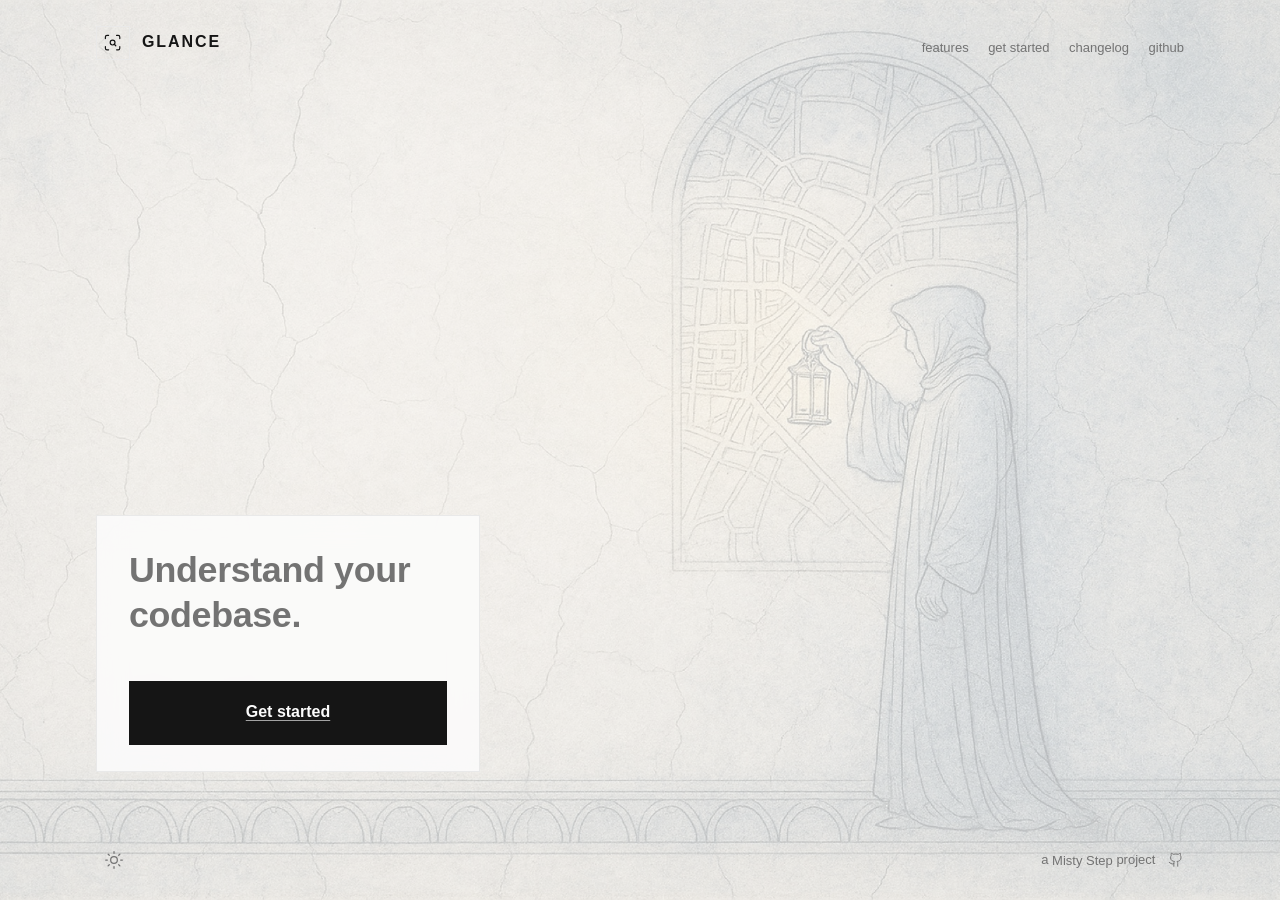
==== commit 25c0d67b: "feat(site): lock Glance fleet marketing site Agent: codex-worker Agent-Surface: Codex CLI Agent-Task" ====
--- a/site/index.html
+++ b/site/index.html
@@ -6,7 +6,7 @@
     <title>Glance - Misty Step product site</title>
     <meta
       name="description"
-      content="Glance turns a repository into a place you can walk through instead of a pile you have to read — every claim on every page cited to source and machine-verified before it ships."
+      content="Glance helps you understand a codebase with citation-checked generated pages."
     />
     <script>
       try {
@@ -17,6 +17,7 @@
         }
       } catch (e) {}
     </script>
+    <link rel="icon" href="data:," />
     <link rel="stylesheet" href="aesthetic.css" />
     <link rel="stylesheet" href="marketing.css" />
   </head>
@@ -44,17 +45,16 @@
       <symbol id="i-moon" viewBox="0 0 24 24">
         <path d="M12 3a6 6 0 0 0 9 9 9 9 0 1 1-9-9Z" />
       </symbol>
-      <symbol id="i-circle-check" viewBox="0 0 24 24">
-        <circle cx="12" cy="12" r="10" />
-        <path d="m9 12 2 2 4-4" />
-      </symbol>
-      <symbol id="i-x" viewBox="0 0 24 24">
-        <path d="M18 6 6 18" />
-        <path d="m6 6 12 12" />
+      <symbol id="i-github" viewBox="0 0 24 24">
+        <path
+          d="M15 22v-4a4.8 4.8 0 0 0-1-3.5c3 0 6-2 6-5.5.08-1.25-.27-2.48-1-3.5.28-1.15.28-2.35 0-3.5 0 0-1 0-3 1.5-2.64-.5-5.36-.5-8 0C6 2 5 2 5 2c-.3 1.15-.3 2.35 0 3.5A5.4 5.4 0 0 0 4 9c0 3.5 3 5.5 6 5.5-.39.49-.68 1.05-.85 1.65-.17.6-.22 1.23-.15 1.85v4"
+        />
+        <path d="M9 18c-4.51 2-5-2-7-2" />
       </symbol>
     </svg>
 
-    <div class="ae-screen ae-wide">
+    <div class="ae-screen ae-wide msk-home">
+      <div class="msk-hero-image" aria-hidden="true"></div>
       <header class="ae-bar msk-bar">
         <a class="ae-logo" href="./" aria-label="Glance home">
           <span class="ae-app-mark" aria-hidden="true">
@@ -64,201 +64,40 @@
           </span>
           <span class="ae-name">Glance</span>
         </a>
-        <span class="msk-actions">
-          <nav class="ae-chrome msk-nav" aria-label="Site">
-            <a href="#features">features</a>
-            <a href="#screens">screens</a>
-            <a href="changelog.html">release notes</a>
-          </nav>
-          <button class="ae-mode" aria-label="toggle color mode">
-            <svg class="ae-icon ae-sun"><use href="#i-sun" /></svg>
-            <svg class="ae-icon ae-moon"><use href="#i-moon" /></svg>
-          </button>
-        </span>
+        <nav class="ae-chrome msk-nav" aria-label="Site">
+          <a href="features.html">features</a>
+          <a href="get-started.html">get started</a>
+          <a href="changelog.html">changelog</a>
+          <a href="https://github.com/misty-step/glance">github</a>
+        </nav>
       </header>
 
-      <main class="ae-stage ae-stage-scroll" id="content">
-        <div class="msk-page">
-          <section class="msk-hero" aria-labelledby="hero-title">
-            <p class="ae-chrome">EVERY CLAIM CITED. EVERY CITATION CHECKED.</p>
-            <h1 class="ae-h" id="hero-title">
-              Glance turns a repository into a place you can walk through
-              instead of a pile you have to read.
-            </h1>
-            <p class="msk-pitch">
-              Glance recursively generates one rich HTML page per directory —
-              leaf to root — narrating what each room is, how it fits the
-              whole, and where it can hurt you. Every claim carries a
-              file:line citation, hyperlinked to source at a pinned commit.
-              After generation, a deterministic gate re-verifies every
-              citation before the run can ship — a page with a broken
-              citation does not go live. No LLM judges the output; the
-              anchors are machine-checked.
-            </p>
-            <p class="ae-status">
-              <svg class="ae-icon ae-ok" data-lucide="circle-check">
-                <use href="#i-circle-check" />
-              </svg>
-              <span class="ae-status-label"
-                >Built from Aesthetic tokens, local assets, and GitHub
-                Pages.</span
-              >
-            </p>
-          </section>
-
-          <section
-            class="msk-section"
-            id="features"
-            aria-labelledby="features-title"
-          >
-            <h2 class="ae-h" id="features-title">Why it matters</h2>
-            <div class="ae-list-rows">
-              <div class="ae-list-row">
-                <span class="ae-list-cell">
-                  <span class="ae-list-label">job</span>
-                  <span class="ae-list-value"
-                    >Read the building, not a file listing — one page per
-                    directory, leaf to root.</span
-                  >
-                </span>
-                <span class="ae-list-cell">
-                  <span class="ae-list-label">proof</span>
-                  <span class="ae-list-value"
-                    >Every claim cites file:line; a gate re-checks it before
-                    the page ships.</span
-                  >
-                </span>
-              </div>
-              <div class="ae-list-row">
-                <span class="ae-list-cell">
-                  <span class="ae-list-label">shape</span>
-                  <span class="ae-list-value"
-                    >A sister repo mirrors the source tree in generated
-                    HTML — nothing lands in the source repo.</span
-                  >
-                </span>
-                <span class="ae-list-cell">
-                  <span class="ae-list-label">trust</span>
-                  <span class="ae-list-value"
-                    >No LLM judges the gate. Citations are checked by code
-                    against the pinned SHA.</span
-                  >
-                </span>
-              </div>
-              <div class="ae-list-row">
-                <span class="ae-list-cell">
-                  <span class="ae-list-label">delivery</span>
-                  <span class="ae-list-value"
-                    >Hash-gated: only changed directories regenerate. Cost
-                    scales with the diff.</span
-                  >
-                </span>
-                <span class="ae-list-cell">
-                  <span class="ae-list-label">fit</span>
-                  <span class="ae-list-value"
-                    >Depth-tiered models: cheap leaves, frontier root — a
-                    run reports its spend.</span
-                  >
-                </span>
-              </div>
-            </div>
-          </section>
-
-          <section
-            class="msk-section"
-            id="screens"
-            aria-labelledby="screens-title"
-          >
-            <div class="msk-section-head">
-              <h2 class="ae-h" id="screens-title">Glance, on Glance</h2>
-              <p class="ae-dim">
-                There is no separate product UI — the generated site is the
-                product. Every frame below is real leaf-tier output from a
-                self-run of the current codebase, and the gate that checked
-                it. Click a frame to inspect it.
-              </p>
-            </div>
-            <div class="msk-gallery" aria-label="Product screenshots">
-              <button
-                class="msk-shot"
-                type="button"
-                data-full="assets/screenshots/01-cited-page.png"
-                data-title="Glance explaining its own citation checker"
-              >
-                <img
-                  src="assets/screenshots/01-cited-page.png"
-                  alt="Real generated page narrating the glance-check crate, with hyperlinked file:line citations instead of a plain summary"
-                />
-                <span class="ae-chrome">A generated page, cited</span>
-              </button>
-              <button
-                class="msk-shot"
-                type="button"
-                data-full="assets/screenshots/02-check-gate.png"
-                data-title="The honesty gate"
-              >
-                <img
-                  src="assets/screenshots/02-check-gate.png"
-                  alt="Real terminal output of glance check verifying 8 citations against the pinned source SHA"
-                />
-                <span class="ae-chrome">glance check</span>
-              </button>
-              <button
-                class="msk-shot"
-                type="button"
-                data-full="assets/screenshots/03-cited-page-detail.png"
-                data-title="Seams, sharp edges, and a real file table"
-              >
-                <img
-                  src="assets/screenshots/03-cited-page-detail.png"
-                  alt="The same generated page scrolled to its seams-and-sharp-edges callouts and file table with real function signatures"
-                />
-                <span class="ae-chrome">Not a file listing</span>
-              </button>
-            </div>
-          </section>
-
-          <section
-            class="msk-section msk-release-slot"
-            aria-labelledby="release-title"
-          >
-            <h2 class="ae-h" id="release-title">Where this stands</h2>
-            <p>
-              Read <a href="changelog.html">release notes</a> for what's real
-              so far. Glance has no tagged release yet — the page points at
-              real commits, including the fixes behind the screenshots above.
-            </p>
-          </section>
-        </div>
+      <main class="ae-stage msk-hero-stage" id="content">
+        <section class="msk-mural-panel" aria-labelledby="hero-title">
+          <h1 class="ae-h" id="hero-title">Understand your codebase.</h1>
+          <a class="ae-button" href="get-started.html">Get started</a>
+        </section>
       </main>
 
       <footer class="ae-bar msk-footer">
-        <p class="ae-chrome">Glance is part of the Misty Step fleet.</p>
-        <nav class="ae-foot-links ae-chrome" aria-label="Footer">
-          <a data-footer-link="misty-step" href="https://mistystep.io"
-            >Misty Step</a
+        <button class="ae-mode" aria-label="toggle color mode">
+          <svg class="ae-icon ae-sun"><use href="#i-sun" /></svg>
+          <svg class="ae-icon ae-moon"><use href="#i-moon" /></svg>
+        </button>
+        <span class="msk-footer-right ae-chrome">
+          <span>a <a href="https://mistystep.io">Misty Step</a> project</span>
+          <a
+            class="msk-github"
+            href="https://github.com/misty-step/glance"
+            aria-label="Glance on GitHub"
           >
-        </nav>
+            <svg class="ae-icon" aria-hidden="true"><use href="#i-github" /></svg>
+          </a>
+        </span>
       </footer>
     </div>
 
-    <dialog class="ae-dialog msk-zoom" aria-labelledby="zoom-title">
-      <div class="msk-zoom-head">
-        <h2 class="ae-dialog-title" id="zoom-title">Screenshot</h2>
-        <button
-          class="ae-button"
-          type="button"
-          data-zoom-close
-          aria-label="Close screenshot"
-        >
-          <svg class="ae-icon" aria-hidden="true"><use href="#i-x" /></svg>
-        </button>
-      </div>
-      <img class="msk-zoom-img" alt="" />
-    </dialog>
-
     <script src="mode.js"></script>
     <script src="theme.js"></script>
-    <script src="marketing.js"></script>
   </body>
 </html>
--- a/site/marketing.css
+++ b/site/marketing.css
@@ -2,17 +2,19 @@
 :root {
   --ae-accent: #2643d0;
   --ae-accent-dark: #8c9eff;
+  --ae-w-bold: var(--ae-w-black);
 }
 
 .msk-bar,
 .msk-footer {
   width: min(var(--ae-measure-wide), 100% - 5rem);
-}
-
-.msk-actions {
-  display: inline-flex;
-  align-items: baseline;
-  gap: var(--ae-space-5);
+  position: relative;
+  z-index: 1;
+}
+
+.ae-logo .ae-name {
+  text-transform: uppercase;
+  letter-spacing: 0.12em;
 }
 
 .msk-nav {
@@ -29,6 +31,55 @@
   width: min(var(--ae-measure-wide), 100%);
   display: grid;
   gap: var(--ae-space-8);
+}
+
+.msk-home {
+  position: relative;
+  background: var(--ae-surface);
+}
+
+.msk-home .ae-stage {
+  overflow: hidden;
+}
+
+.msk-hero-image {
+  position: absolute;
+  inset: 0;
+  background-image: url('assets/hero.jpg');
+  background-position: center;
+  background-size: cover;
+  opacity: 0.35;
+  pointer-events: none;
+}
+
+.msk-hero-stage {
+  position: relative;
+  z-index: 1;
+  justify-content: flex-end;
+}
+
+.msk-hero-stage > * {
+  margin-block: 0;
+}
+
+.msk-mural-panel {
+  box-sizing: border-box;
+  width: min(24rem, 100%);
+  margin-block: auto var(--ae-space-8);
+  padding: var(--ae-space-6);
+  display: grid;
+  gap: var(--ae-space-5);
+  border: 1px solid var(--ae-line);
+  background: color-mix(in srgb, var(--ae-surface) 85%, transparent);
+  backdrop-filter: blur(14px);
+}
+
+.msk-mural-panel .ae-h {
+  font-size: clamp(1.7rem, 2.8vw, 2.6rem);
+  line-height: 1.25;
+  font-weight: var(--ae-w-bold);
+  letter-spacing: -0.01em;
+  max-width: 24ch;
 }
 
 .msk-hero {
@@ -98,7 +149,19 @@
 }
 
 .msk-footer {
-  align-items: baseline;
+  align-items: center;
+}
+
+.msk-footer-right {
+  display: inline-flex;
+  align-items: center;
+  gap: var(--ae-space-4);
+}
+
+.msk-github {
+  display: inline-flex;
+  color: inherit;
+  text-decoration: none;
 }
 
 .msk-zoom {
@@ -146,12 +209,22 @@
     width: min(var(--ae-measure), 100% - 2rem);
   }
 
-  .msk-actions,
   .msk-nav {
     flex-wrap: wrap;
     gap: var(--ae-space-3);
   }
 
+  .msk-home .msk-nav {
+    max-width: 13rem;
+    justify-content: flex-end;
+  }
+
+  .msk-mural-panel {
+    width: 100%;
+    margin-block: auto var(--ae-space-5);
+    padding: var(--ae-space-5);
+  }
+
   .msk-gallery {
     grid-template-columns: 1fr;
   }
